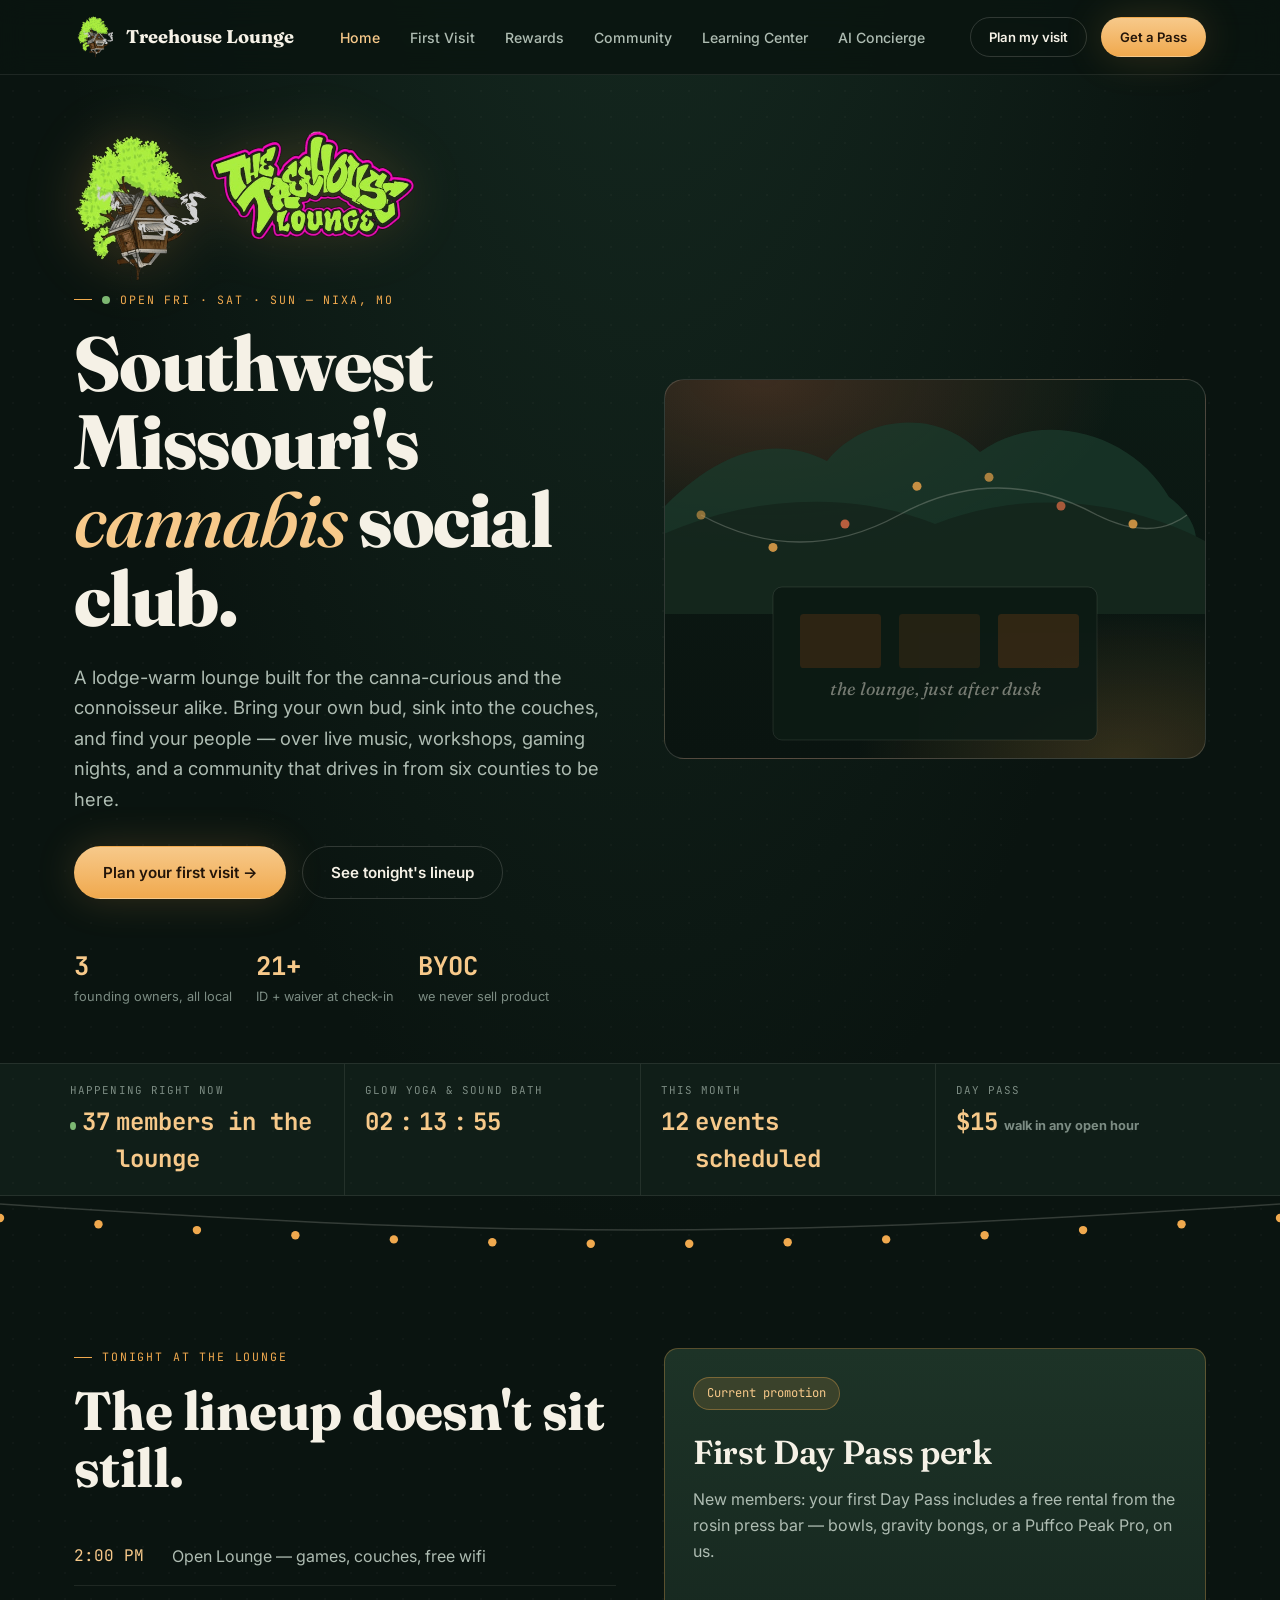
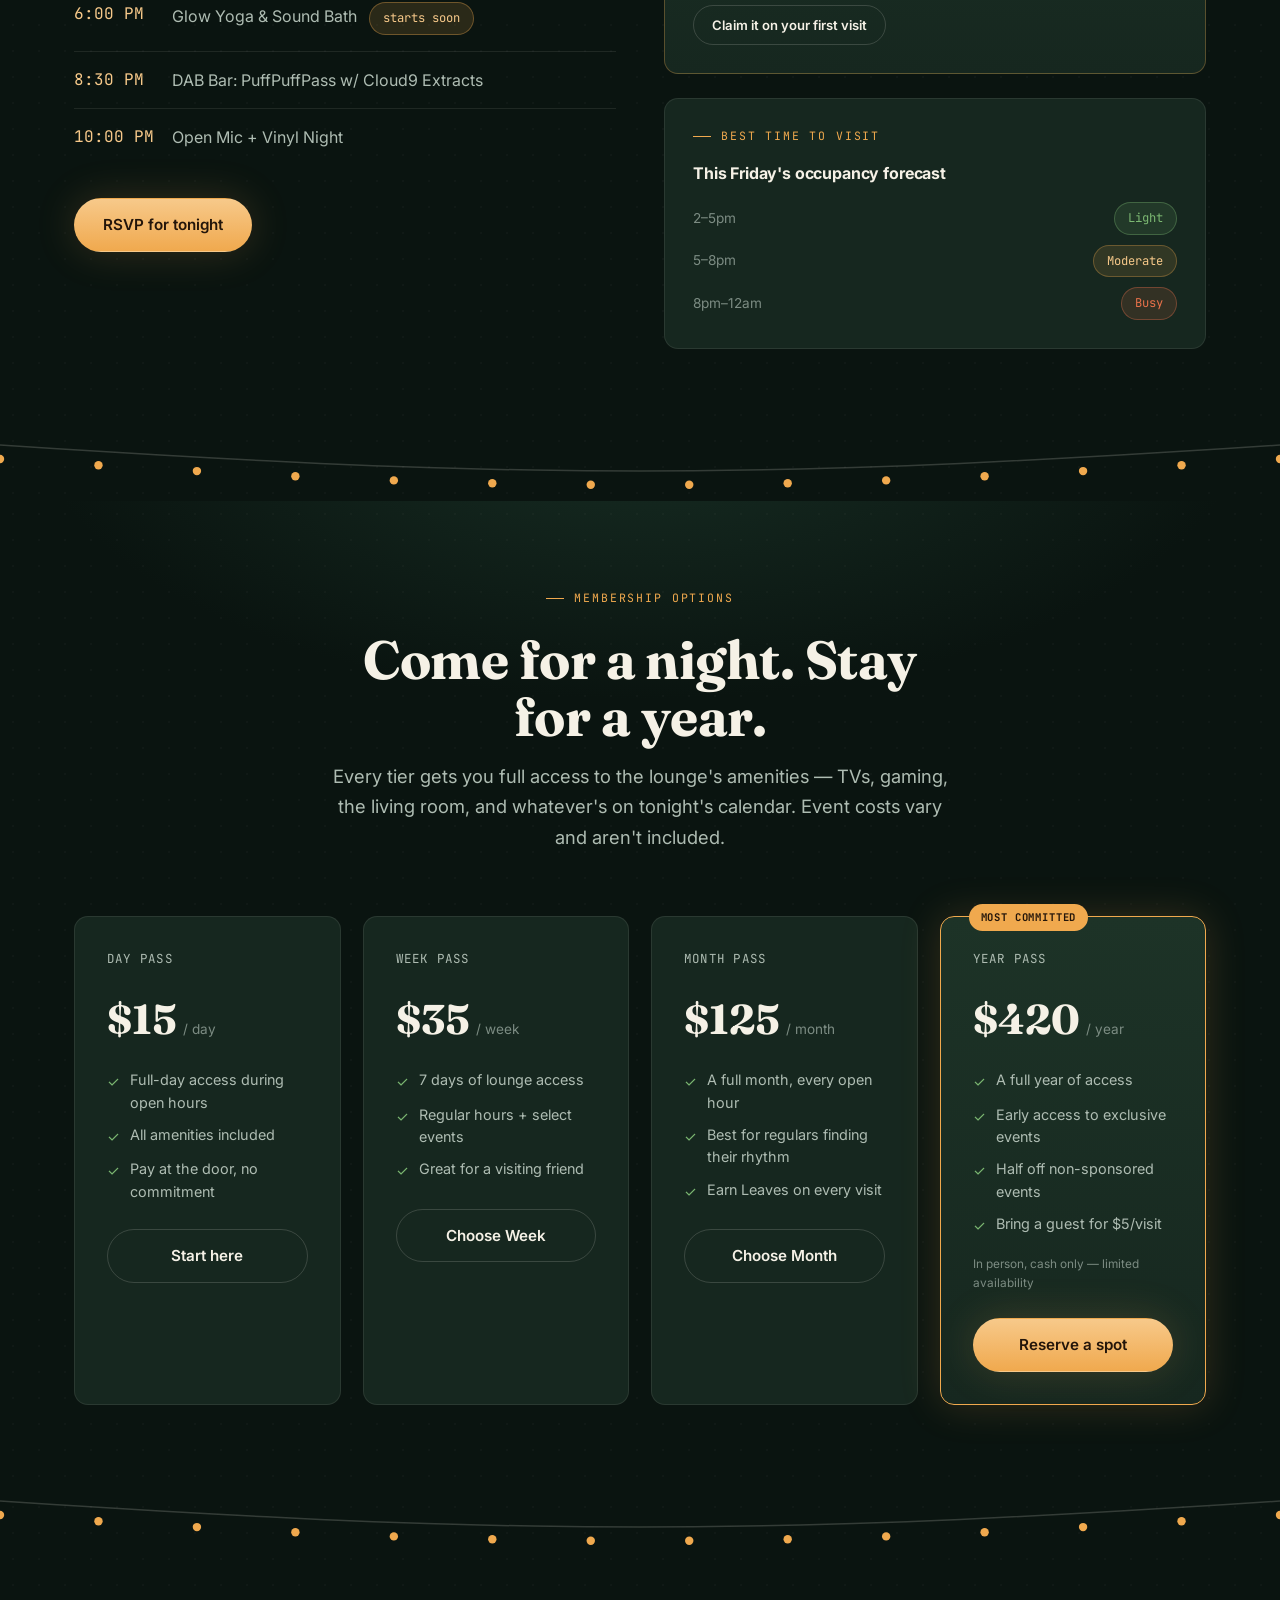
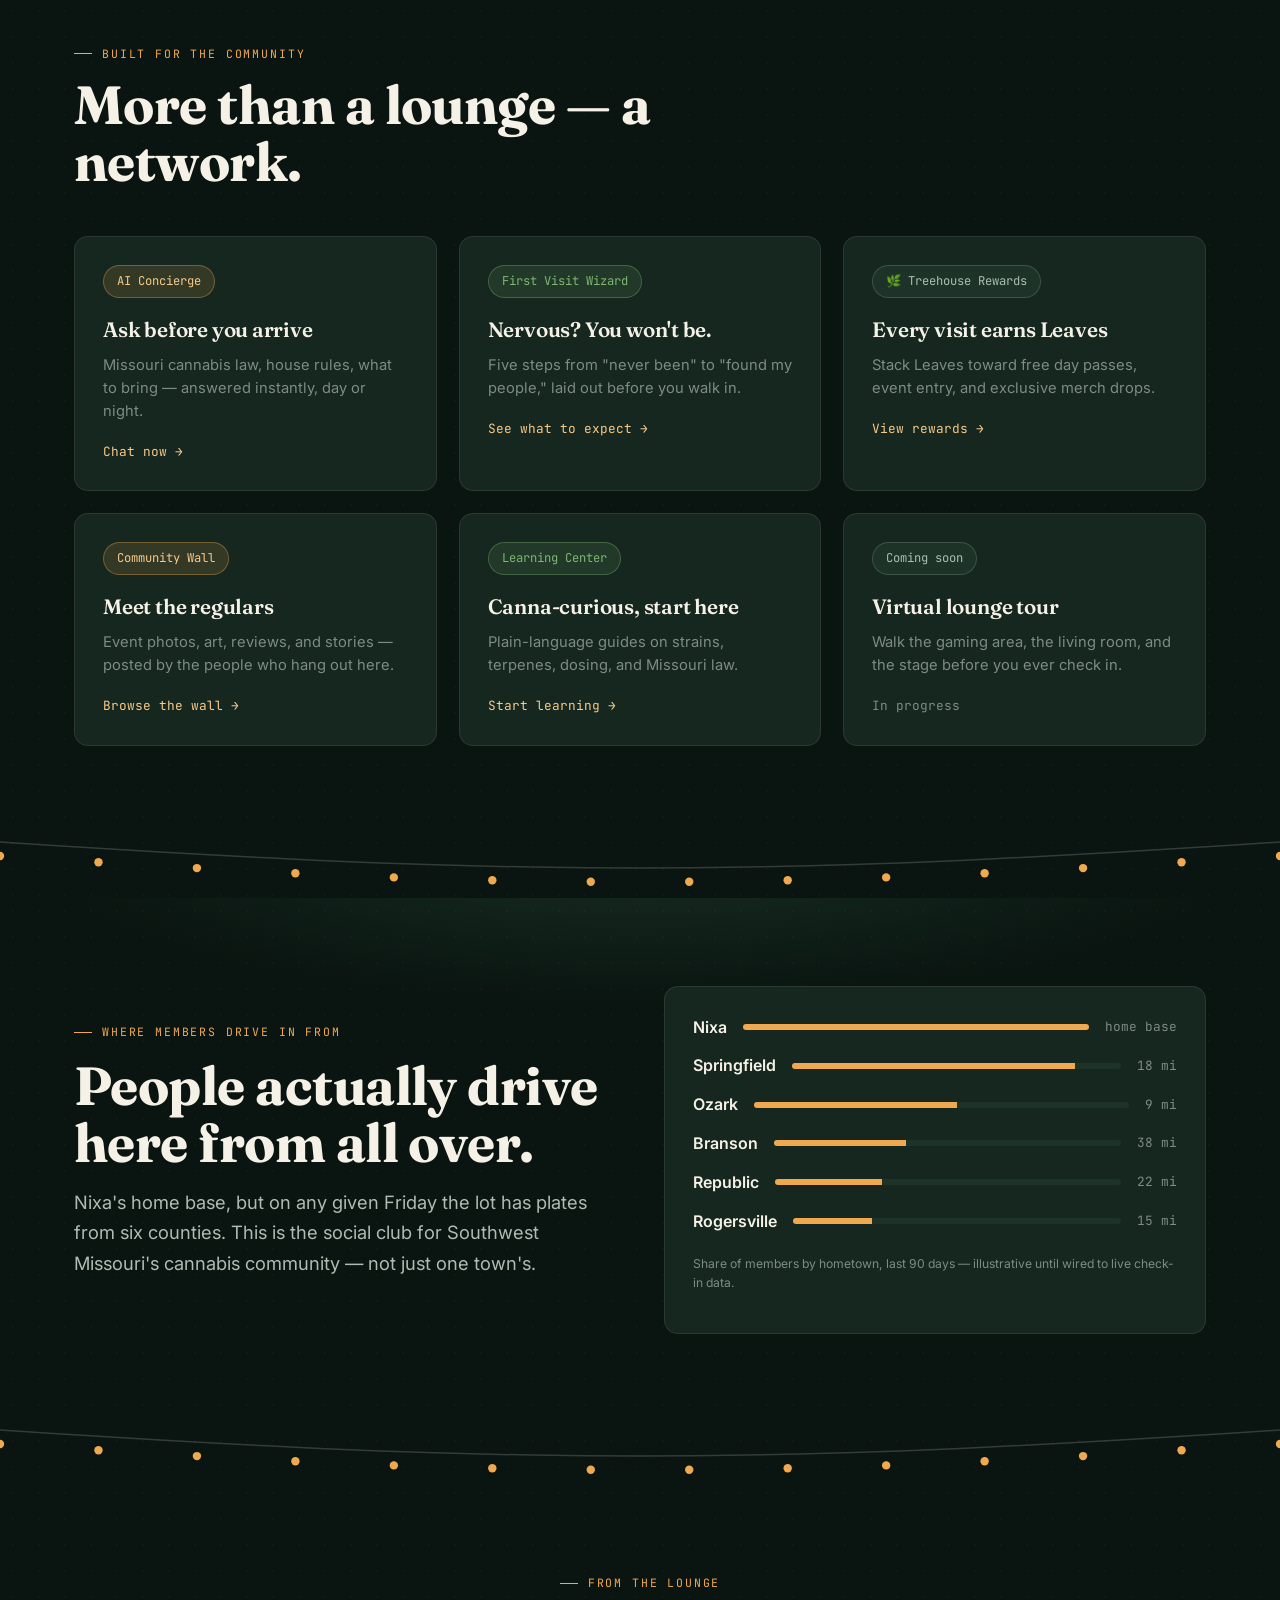
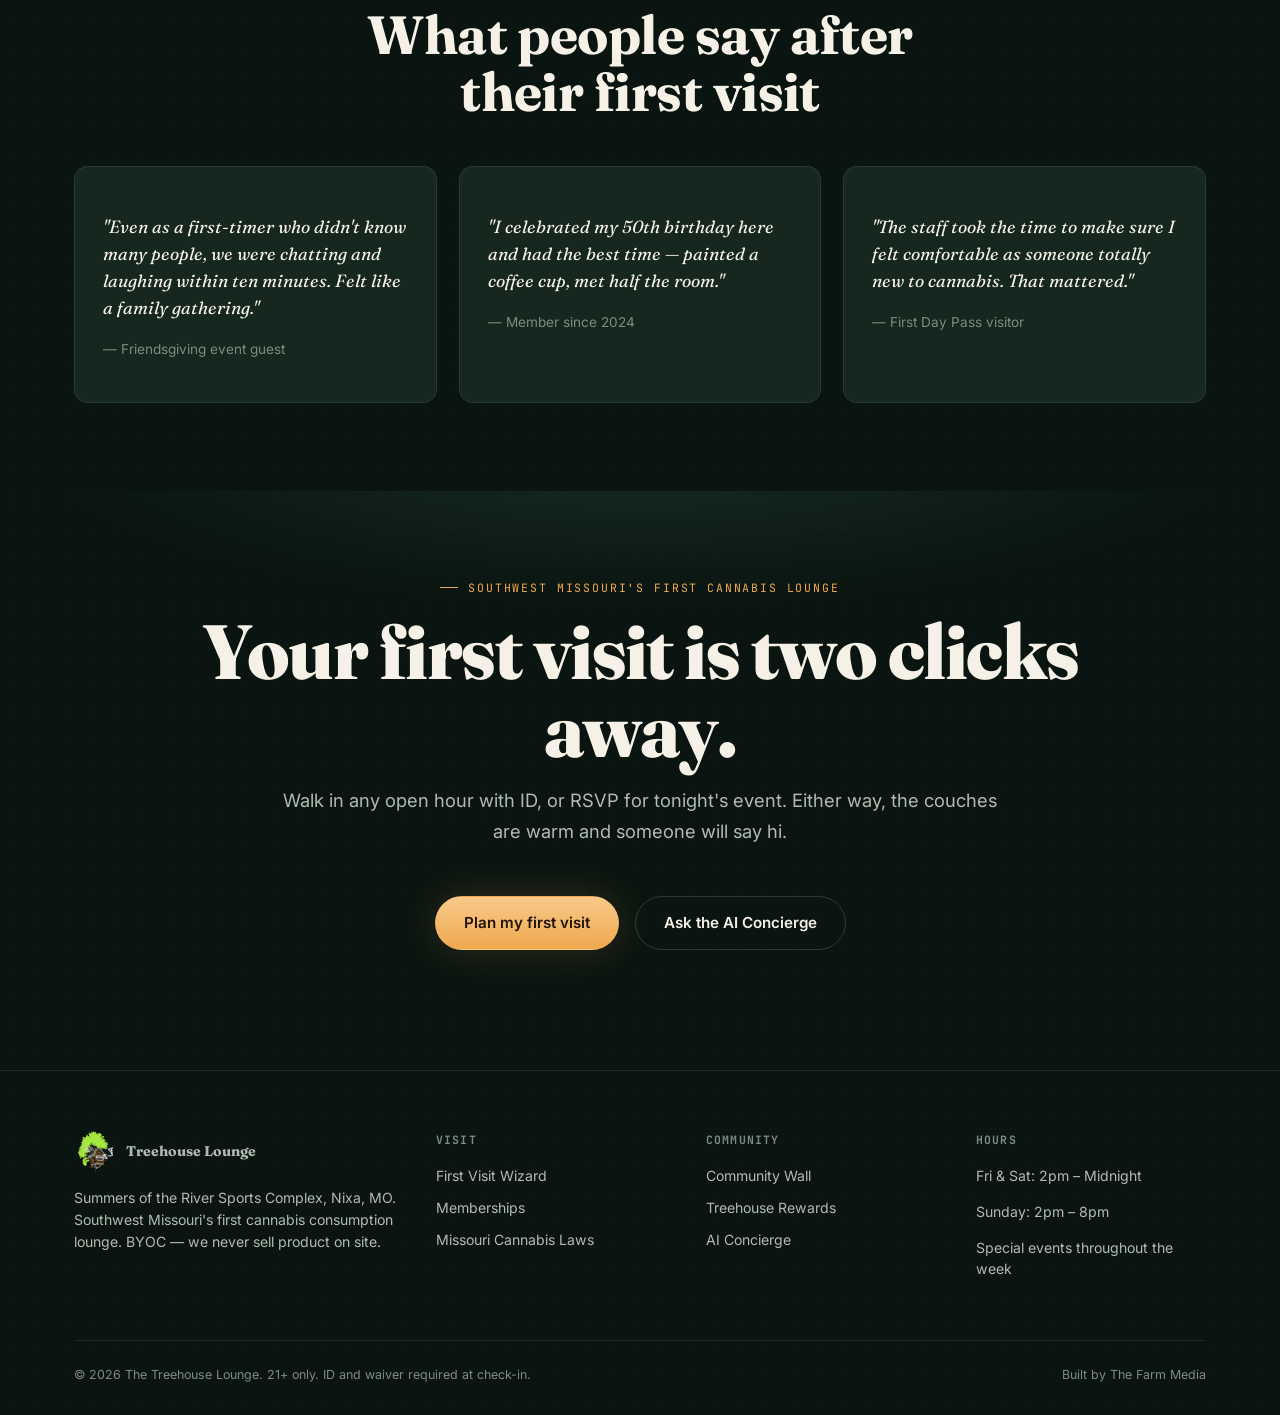
==== index.html @ f5240e6f "Add files via upload" ====
<!DOCTYPE html>
<html lang="en">
<head>
<meta charset="UTF-8">
<meta name="viewport" content="width=device-width, initial-scale=1.0">
<title>The Treehouse Lounge — Southwest Missouri's Cannabis Social Club | Nixa, MO</title>
<meta name="description" content="Southwest Missouri's first cannabis consumption lounge. BYOC, live music, workshops, gaming, and a real community — in Nixa, MO. Day passes from $15. See tonight's lineup and book your first visit.">
<link rel="canonical" href="https://treehousemo.com/">
<meta property="og:title" content="The Treehouse Lounge — Southwest Missouri's Cannabis Social Club">
<meta property="og:description" content="BYOC lounge, live events, and a real community in Nixa, MO. 21+. Day passes from $15.">
<meta property="og:image" content="https://treehousemo.com/logo-full.png">
<meta property="og:url" content="https://treehousemo.com/">
<meta property="og:type" content="website">
<meta name="twitter:card" content="summary_large_image">
<link rel="icon" type="image/png" href="favicon-32.png">
<link rel="apple-touch-icon" href="favicon-180.png">
<link rel="stylesheet" href="styles.css">
<script type="application/ld+json">
{
  "@context": "https://schema.org",
  "@type": "NightClub",
  "name": "The Treehouse Lounge",
  "description": "Southwest Missouri's first and only cannabis consumption lounge — BYOC, live events, workshops, gaming and community.",
  "address": {"@type":"PostalAddress","addressLocality":"Nixa","addressRegion":"MO","addressCountry":"US"},
  "openingHoursSpecification": [
    {"@type":"OpeningHoursSpecification","dayOfWeek":["Friday","Saturday"],"opens":"14:00","closes":"23:59"},
    {"@type":"OpeningHoursSpecification","dayOfWeek":"Sunday","opens":"14:00","closes":"20:00"}
  ]
}
</script>
</head>
<body class="canopy-bg">

<nav class="site-nav">
  <div class="wrap">
    <a href="index.html" class="brand"><span class="brand-mark"><img src="logo-icon.png" alt="The Treehouse Lounge"></span> Treehouse Lounge</a>
    <ul class="nav-links">
      <li><a href="index.html" class="active">Home</a></li>
      <li><a href="first-visit.html">First Visit</a></li>
      <li><a href="rewards.html">Rewards</a></li>
      <li><a href="community.html">Community</a></li>
      <li><a href="learning.html">Learning Center</a></li>
      <li><a href="concierge.html">AI Concierge</a></li>
    </ul>
    <div class="nav-cta">
      <a href="first-visit.html" class="btn btn-ghost btn-sm">Plan my visit</a>
      <a href="#memberships" class="btn btn-primary btn-sm">Get a Pass</a>
    </div>
    <button class="nav-toggle" aria-label="Menu" aria-expanded="false">☰</button>
  </div>
</nav>

<!-- ============ HERO ============ -->
<header class="section-tight">
  <div class="wrap">
    <div class="grid grid-2" style="align-items:center; gap:48px;">
      <div data-reveal>
        <img src="logo-full.png" alt="The Treehouse Lounge" style="max-width:340px; width:100%; height:auto; filter:drop-shadow(0 0 28px rgba(240,169,78,.22)); margin-bottom:8px;">
        <span class="eyebrow"><span class="pulse-dot"></span> Open Fri · Sat · Sun — Nixa, MO</span>
        <h1 class="display-1 mt-16">Southwest Missouri's<br><span class="italic-accent">cannabis</span> social club.</h1>
        <p class="lede mt-24">A lodge-warm lounge built for the canna-curious and the connoisseur alike. Bring your own bud, sink into the couches, and find your people — over live music, workshops, gaming nights, and a community that drives in from six counties to be here.</p>
        <div class="flex gap-16 mt-32" style="flex-wrap:wrap;">
          <a href="first-visit.html" class="btn btn-primary">Plan your first visit →</a>
          <a href="#tonight" class="btn btn-ghost">See tonight's lineup</a>
        </div>
        <div class="flex gap-24 mt-48" style="flex-wrap:wrap;">
          <div><div class="mono" style="font-size:1.6rem;color:var(--amber-soft);font-weight:700;">3</div><div class="muted" style="font-size:.8rem;">founding owners, all local</div></div>
          <div><div class="mono" style="font-size:1.6rem;color:var(--amber-soft);font-weight:700;">21+</div><div class="muted" style="font-size:.8rem;">ID + waiver at check-in</div></div>
          <div><div class="mono" style="font-size:1.6rem;color:var(--amber-soft);font-weight:700;">BYOC</div><div class="muted" style="font-size:.8rem;">we never sell product</div></div>
        </div>
      </div>

      <div class="scene fade-in" data-reveal>
        <svg class="silhouette" viewBox="0 0 600 460" xmlns="http://www.w3.org/2000/svg">
          <path d="M0,140 C60,80 120,60 180,90 C220,40 300,30 350,80 C420,30 520,60 560,130 C600,160 600,200 560,210 L0,210 Z" fill="#1c3a2c" opacity="0.85"/>
          <path d="M-20,180 C80,130 200,120 300,160 C400,120 520,130 620,190 L620,260 L-20,260 Z" fill="#16291f"/>
          <rect x="120" y="230" width="360" height="170" rx="10" fill="#0d1b15" stroke="rgba(244,241,232,.12)"/>
          <rect x="150" y="260" width="90" height="60" rx="4" fill="#3a2a16" opacity=".8"/>
          <rect x="260" y="260" width="90" height="60" rx="4" fill="#3a2a16" opacity=".6"/>
          <rect x="370" y="260" width="90" height="60" rx="4" fill="#3a2a16" opacity=".9"/>
          <path d="M40,150 Q150,210 260,150 Q370,90 480,150 Q540,180 580,150" fill="none" stroke="rgba(244,241,232,.25)" stroke-width="1.5"/>
          <g>
            <circle cx="40" cy="150" r="5" fill="#f0a94e"><animate attributeName="opacity" values="1;.4;1" dur="3.1s" repeatCount="indefinite"/></circle>
            <circle cx="120" cy="186" r="5" fill="#f0a94e"><animate attributeName="opacity" values=".5;1;.5" dur="2.6s" repeatCount="indefinite"/></circle>
            <circle cx="200" cy="160" r="5" fill="#e8714a"><animate attributeName="opacity" values="1;.5;1" dur="3.6s" repeatCount="indefinite"/></circle>
            <circle cx="280" cy="118" r="5" fill="#f0a94e"><animate attributeName="opacity" values=".4;1;.4" dur="2.9s" repeatCount="indefinite"/></circle>
            <circle cx="360" cy="108" r="5" fill="#f0a94e"><animate attributeName="opacity" values="1;.5;1" dur="3.3s" repeatCount="indefinite"/></circle>
            <circle cx="440" cy="140" r="5" fill="#e8714a"><animate attributeName="opacity" values=".5;1;.5" dur="2.4s" repeatCount="indefinite"/></circle>
            <circle cx="520" cy="160" r="5" fill="#f0a94e"><animate attributeName="opacity" values="1;.4;1" dur="3.8s" repeatCount="indefinite"/></circle>
          </g>
          <text x="300" y="350" text-anchor="middle" font-family="Fraunces, serif" font-size="20" fill="rgba(245,241,230,.5)" font-style="italic">the lounge, just after dusk</text>
        </svg>
      </div>
    </div>
  </div>
</header>

<!-- ============ RIGHT NOW TICKER ============ -->
<section class="ticker section-tight" style="padding:0;">
  <div class="wrap" style="padding:0;">
    <div class="ticker-item">
      <span class="ticker-label">Happening right now</span>
      <span class="ticker-value"><span class="pulse-dot"></span> <span data-live-members>37</span> members in the lounge</span>
    </div>
    <div class="ticker-item">
      <span class="ticker-label" data-next-event-name>Next: Glow Yoga</span>
      <span class="ticker-value" data-countdown>
        <span data-cd-h>02</span>:<span data-cd-m>14</span>:<span data-cd-s>03</span>
      </span>
    </div>
    <div class="ticker-item">
      <span class="ticker-label">This month</span>
      <span class="ticker-value"><span data-live-events>12</span> events scheduled</span>
    </div>
    <div class="ticker-item">
      <span class="ticker-label">Day pass</span>
      <span class="ticker-value">$15 <span class="per" style="font-family:var(--f-body);font-size:.8rem;color:var(--sage-dim);">walk in any open hour</span></span>
    </div>
  </div>
</section>

<div class="string-lights" aria-hidden="true"></div>

<!-- ============ TONIGHT'S SCHEDULE + PROMO ============ -->
<section id="tonight">
  <div class="wrap grid grid-2" style="gap:48px; align-items:start;">
    <div data-reveal>
      <span class="eyebrow">Tonight at the lounge</span>
      <h2 class="display-2 mt-16">The lineup doesn't sit still.</h2>
      <ul class="mt-32" style="display:flex; flex-direction:column; gap:0;">
        <li style="display:flex; gap:18px; padding:16px 0; border-bottom:1px solid var(--line);"><span class="mono" style="color:var(--amber-soft); min-width:80px;">2:00 PM</span><span style="color:var(--sage);">Open Lounge — games, couches, free wifi</span></li>
        <li style="display:flex; gap:18px; padding:16px 0; border-bottom:1px solid var(--line);"><span class="mono" style="color:var(--amber-soft); min-width:80px;">6:00 PM</span><span style="color:var(--sage);">Glow Yoga &amp; Sound Bath <span class="pill pill-amber" style="margin-left:8px;">starts soon</span></span></li>
        <li style="display:flex; gap:18px; padding:16px 0; border-bottom:1px solid var(--line);"><span class="mono" style="color:var(--amber-soft); min-width:80px;">8:30 PM</span><span style="color:var(--sage);">DAB Bar: PuffPuffPass w/ Cloud9 Extracts</span></li>
        <li style="display:flex; gap:18px; padding:16px 0;"><span class="mono" style="color:var(--amber-soft); min-width:80px;">10:00 PM</span><span style="color:var(--sage);">Open Mic + Vinyl Night</span></li>
      </ul>
      <a href="first-visit.html" class="btn btn-primary mt-32">RSVP for tonight</a>
    </div>

    <div data-reveal>
      <div class="card" style="background:linear-gradient(180deg,var(--surface-3),var(--surface-2)); border-color:rgba(240,169,78,.3);">
        <span class="pill pill-amber">Current promotion</span>
        <h3 class="display-3 mt-16">First Day Pass perk</h3>
        <p class="lede mt-8" style="font-size:1rem;">New members: your first Day Pass includes a free rental from the rosin press bar — bowls, gravity bongs, or a Puffco Peak Pro, on us.</p>
        <a href="first-visit.html" class="btn btn-ghost btn-sm mt-24">Claim it on your first visit</a>
      </div>

      <div class="card mt-24">
        <span class="eyebrow">Best time to visit</span>
        <h4 class="mt-16" style="font-family:var(--f-body); font-weight:700; font-size:1rem;">This Friday's occupancy forecast</h4>
        <div class="mt-16" style="display:flex; flex-direction:column; gap:10px;">
          <div class="flex justify-between items-center"><span class="muted" style="font-size:.85rem;">2–5pm</span><span class="pill pill-leaf">Light</span></div>
          <div class="flex justify-between items-center"><span class="muted" style="font-size:.85rem;">5–8pm</span><span class="pill" style="background:rgba(240,169,78,.12); border-color:rgba(240,169,78,.3); color:var(--amber-soft);">Moderate</span></div>
          <div class="flex justify-between items-center"><span class="muted" style="font-size:.85rem;">8pm–12am</span><span class="pill" style="background:rgba(232,113,74,.14); border-color:rgba(232,113,74,.35); color:var(--ember);">Busy</span></div>
        </div>
      </div>
    </div>
  </div>
</section>

<div class="string-lights" aria-hidden="true"></div>

<!-- ============ MEMBERSHIPS ============ -->
<section id="memberships" class="canopy-bg">
  <div class="wrap">
    <div class="section-head center-col" style="margin:0 auto 46px;">
      <span class="eyebrow">Membership options</span>
      <h2 class="display-2 mt-16">Come for a night. Stay for a year.</h2>
      <p class="lede mt-16">Every tier gets you full access to the lounge's amenities — TVs, gaming, the living room, and whatever's on tonight's calendar. Event costs vary and aren't included.</p>
    </div>

    <div class="grid grid-4">
      <div class="tier-card">
        <span class="tier-name">Day Pass</span>
        <div class="tier-price"><span class="amt">$15</span><span class="per">/ day</span></div>
        <ul class="tier-list">
          <li><span class="check">✓</span> Full-day access during open hours</li>
          <li><span class="check">✓</span> All amenities included</li>
          <li><span class="check">✓</span> Pay at the door, no commitment</li>
        </ul>
        <a href="first-visit.html" class="btn btn-ghost btn-block mt-8">Start here</a>
      </div>

      <div class="tier-card">
        <span class="tier-name">Week Pass</span>
        <div class="tier-price"><span class="amt">$35</span><span class="per">/ week</span></div>
        <ul class="tier-list">
          <li><span class="check">✓</span> 7 days of lounge access</li>
          <li><span class="check">✓</span> Regular hours + select events</li>
          <li><span class="check">✓</span> Great for a visiting friend</li>
        </ul>
        <a href="first-visit.html" class="btn btn-ghost btn-block mt-8">Choose Week</a>
      </div>

      <div class="tier-card">
        <span class="tier-name">Month Pass</span>
        <div class="tier-price"><span class="amt">$125</span><span class="per">/ month</span></div>
        <ul class="tier-list">
          <li><span class="check">✓</span> A full month, every open hour</li>
          <li><span class="check">✓</span> Best for regulars finding their rhythm</li>
          <li><span class="check">✓</span> Earn Leaves on every visit</li>
        </ul>
        <a href="first-visit.html" class="btn btn-ghost btn-block mt-8">Choose Month</a>
      </div>

      <div class="tier-card featured">
        <span class="tier-badge">Most committed</span>
        <span class="tier-name">Year Pass</span>
        <div class="tier-price"><span class="amt">$420</span><span class="per">/ year</span></div>
        <ul class="tier-list">
          <li><span class="check">✓</span> A full year of access</li>
          <li><span class="check">✓</span> Early access to exclusive events</li>
          <li><span class="check">✓</span> Half off non-sponsored events</li>
          <li><span class="check">✓</span> Bring a guest for $5/visit</li>
        </ul>
        <span class="muted" style="font-size:.74rem;">In person, cash only — limited availability</span>
        <a href="first-visit.html" class="btn btn-primary btn-block mt-8">Reserve a spot</a>
      </div>
    </div>
  </div>
</section>

<div class="string-lights" aria-hidden="true"></div>

<!-- ============ THE FIVE THINGS ============ -->
<section>
  <div class="wrap">
    <div class="section-head">
      <span class="eyebrow">Built for the community</span>
      <h2 class="display-2 mt-16">More than a lounge — a network.</h2>
    </div>

    <div class="grid grid-3">
      <a href="concierge.html" class="card" data-reveal>
        <span class="pill pill-amber">AI Concierge</span>
        <h3 class="display-3 mt-16" style="font-size:1.3rem;">Ask before you arrive</h3>
        <p class="muted mt-8" style="font-size:.92rem;">Missouri cannabis law, house rules, what to bring — answered instantly, day or night.</p>
        <span class="mono mt-16" style="font-size:.8rem; color:var(--amber-soft);">Chat now →</span>
      </a>
      <a href="first-visit.html" class="card" data-reveal>
        <span class="pill pill-leaf">First Visit Wizard</span>
        <h3 class="display-3 mt-16" style="font-size:1.3rem;">Nervous? You won't be.</h3>
        <p class="muted mt-8" style="font-size:.92rem;">Five steps from "never been" to "found my people," laid out before you walk in.</p>
        <span class="mono mt-16" style="font-size:.8rem; color:var(--amber-soft);">See what to expect →</span>
      </a>
      <a href="rewards.html" class="card" data-reveal>
        <span class="pill">🌿 Treehouse Rewards</span>
        <h3 class="display-3 mt-16" style="font-size:1.3rem;">Every visit earns Leaves</h3>
        <p class="muted mt-8" style="font-size:.92rem;">Stack Leaves toward free day passes, event entry, and exclusive merch drops.</p>
        <span class="mono mt-16" style="font-size:.8rem; color:var(--amber-soft);">View rewards →</span>
      </a>
      <a href="community.html" class="card" data-reveal>
        <span class="pill pill-amber">Community Wall</span>
        <h3 class="display-3 mt-16" style="font-size:1.3rem;">Meet the regulars</h3>
        <p class="muted mt-8" style="font-size:.92rem;">Event photos, art, reviews, and stories — posted by the people who hang out here.</p>
        <span class="mono mt-16" style="font-size:.8rem; color:var(--amber-soft);">Browse the wall →</span>
      </a>
      <a href="learning.html" class="card" data-reveal>
        <span class="pill pill-leaf">Learning Center</span>
        <h3 class="display-3 mt-16" style="font-size:1.3rem;">Canna-curious, start here</h3>
        <p class="muted mt-8" style="font-size:.92rem;">Plain-language guides on strains, terpenes, dosing, and Missouri law.</p>
        <span class="mono mt-16" style="font-size:.8rem; color:var(--amber-soft);">Start learning →</span>
      </a>
      <div class="card" data-reveal>
        <span class="pill">Coming soon</span>
        <h3 class="display-3 mt-16" style="font-size:1.3rem;">Virtual lounge tour</h3>
        <p class="muted mt-8" style="font-size:.92rem;">Walk the gaming area, the living room, and the stage before you ever check in.</p>
        <span class="mono mt-16" style="font-size:.8rem; color:var(--sage-dim);">In progress</span>
      </div>
    </div>
  </div>
</section>

<div class="string-lights" aria-hidden="true"></div>

<!-- ============ COMMUNITY MAP ============ -->
<section class="canopy-bg">
  <div class="wrap grid grid-2" style="gap:48px; align-items:center;">
    <div data-reveal>
      <span class="eyebrow">Where members drive in from</span>
      <h2 class="display-2 mt-16">People actually drive here from all over.</h2>
      <p class="lede mt-16">Nixa's home base, but on any given Friday the lot has plates from six counties. This is the social club for Southwest Missouri's cannabis community — not just one town's.</p>
    </div>
    <div data-reveal>
      <div class="card" style="display:flex; flex-direction:column; gap:14px;">
        <div class="flex justify-between items-center"><span style="font-weight:600;">Nixa</span><div style="flex:1; margin:0 16px; height:6px; background:var(--surface-3); border-radius:99px; overflow:hidden;"><div style="width:100%; height:100%; background:var(--amber);"></div></div><span class="mono muted" style="font-size:.8rem;">home base</span></div>
        <div class="flex justify-between items-center"><span style="font-weight:600;">Springfield</span><div style="flex:1; margin:0 16px; height:6px; background:var(--surface-3); border-radius:99px; overflow:hidden;"><div style="width:86%; height:100%; background:var(--amber);"></div></div><span class="mono muted" style="font-size:.8rem;">18 mi</span></div>
        <div class="flex justify-between items-center"><span style="font-weight:600;">Ozark</span><div style="flex:1; margin:0 16px; height:6px; background:var(--surface-3); border-radius:99px; overflow:hidden;"><div style="width:54%; height:100%; background:var(--amber);"></div></div><span class="mono muted" style="font-size:.8rem;">9 mi</span></div>
        <div class="flex justify-between items-center"><span style="font-weight:600;">Branson</span><div style="flex:1; margin:0 16px; height:6px; background:var(--surface-3); border-radius:99px; overflow:hidden;"><div style="width:38%; height:100%; background:var(--amber);"></div></div><span class="mono muted" style="font-size:.8rem;">38 mi</span></div>
        <div class="flex justify-between items-center"><span style="font-weight:600;">Republic</span><div style="flex:1; margin:0 16px; height:6px; background:var(--surface-3); border-radius:99px; overflow:hidden;"><div style="width:31%; height:100%; background:var(--amber);"></div></div><span class="mono muted" style="font-size:.8rem;">22 mi</span></div>
        <div class="flex justify-between items-center"><span style="font-weight:600;">Rogersville</span><div style="flex:1; margin:0 16px; height:6px; background:var(--surface-3); border-radius:99px; overflow:hidden;"><div style="width:24%; height:100%; background:var(--amber);"></div></div><span class="mono muted" style="font-size:.8rem;">15 mi</span></div>
        <p class="muted mt-8" style="font-size:.76rem;">Share of members by hometown, last 90 days — illustrative until wired to live check-in data.</p>
      </div>
    </div>
  </div>
</section>

<div class="string-lights" aria-hidden="true"></div>

<!-- ============ SOCIAL PROOF ============ -->
<section>
  <div class="wrap">
    <div class="section-head text-center" style="margin:0 auto 46px;">
      <span class="eyebrow" style="justify-content:center;">From the lounge</span>
      <h2 class="display-2 mt-16">What people say after their first visit</h2>
    </div>
    <div class="grid grid-3">
      <div class="card" data-reveal>
        <p style="font-style:italic; color:var(--pale); font-family:var(--f-display); font-size:1.1rem;">"Even as a first-timer who didn't know many people, we were chatting and laughing within ten minutes. Felt like a family gathering."</p>
        <p class="muted mt-16" style="font-size:.85rem;">— Friendsgiving event guest</p>
      </div>
      <div class="card" data-reveal>
        <p style="font-style:italic; color:var(--pale); font-family:var(--f-display); font-size:1.1rem;">"I celebrated my 50th birthday here and had the best time — painted a coffee cup, met half the room."</p>
        <p class="muted mt-16" style="font-size:.85rem;">— Member since 2024</p>
      </div>
      <div class="card" data-reveal>
        <p style="font-style:italic; color:var(--pale); font-family:var(--f-display); font-size:1.1rem;">"The staff took the time to make sure I felt comfortable as someone totally new to cannabis. That mattered."</p>
        <p class="muted mt-16" style="font-size:.85rem;">— First Day Pass visitor</p>
      </div>
    </div>
  </div>
</section>

<!-- ============ FINAL CTA ============ -->
<section class="canopy-bg" style="padding-bottom:120px;">
  <div class="wrap center-col">
    <span class="eyebrow" style="justify-content:center;">Southwest Missouri's first cannabis lounge</span>
    <h2 class="display-1 mt-16" style="max-width:18ch;">Your first visit is two clicks away.</h2>
    <p class="lede mt-16">Walk in any open hour with ID, or RSVP for tonight's event. Either way, the couches are warm and someone will say hi.</p>
    <div class="flex gap-16 mt-32" style="flex-wrap:wrap; justify-content:center;">
      <a href="first-visit.html" class="btn btn-primary">Plan my first visit</a>
      <a href="concierge.html" class="btn btn-ghost">Ask the AI Concierge</a>
    </div>
  </div>
</section>

<footer>
  <div class="wrap">
    <div class="footer-grid">
      <div>
        <a href="index.html" class="brand" style="margin-bottom:14px; display:flex;"><span class="brand-mark"><img src="logo-icon.png" alt="The Treehouse Lounge"></span> Treehouse Lounge</a>
        <p>Summers of the River Sports Complex, Nixa, MO. Southwest Missouri's first cannabis consumption lounge. BYOC — we never sell product on site.</p>
      </div>
      <div>
        <h4>Visit</h4>
        <a href="first-visit.html">First Visit Wizard</a>
        <a href="index.html#memberships">Memberships</a>
        <a href="learning.html">Missouri Cannabis Laws</a>
      </div>
      <div>
        <h4>Community</h4>
        <a href="community.html">Community Wall</a>
        <a href="rewards.html">Treehouse Rewards</a>
        <a href="concierge.html">AI Concierge</a>
      </div>
      <div>
        <h4>Hours</h4>
        <p>Fri &amp; Sat: 2pm – Midnight</p>
        <p>Sunday: 2pm – 8pm</p>
        <p>Special events throughout the week</p>
      </div>
    </div>
    <div class="footer-bottom">
      <span>© <span data-year></span> The Treehouse Lounge. 21+ only. ID and waiver required at check-in.</span>
      <span>Built by The Farm Media</span>
    </div>
  </div>
</footer>

<div class="sticky-cta">
  <span class="meta">Next: <b data-next-event-name>Glow Yoga</b></span>
  <a href="first-visit.html" class="btn btn-primary btn-sm">RSVP</a>
</div>

<script src="main.js"></script>
</body>
</html>
---- styles.css ----
/* ============================================================
   THE TREEHOUSE LOUNGE — design system
   Concept: dusk in a forest canopy, string lights strung between
   branches, wood-warm lodge interior glowing against deep pine dark.
   ============================================================ */

@import url('https://fonts.googleapis.com/css2?family=Fraunces:ital,opsz,wght@0,9..144,400;0,9..144,500;0,9..144,600;0,9..144,700;0,9..144,800;0,9..144,900;1,9..144,500;1,9..144,600&family=Inter:wght@400;500;600;700;800&family=JetBrains+Mono:wght@400;500;600;700&display=swap');

:root{
  /* color */
  --void:#0a1410;
  --surface:#101e18;
  --surface-2:#16271f;
  --surface-3:#1d3327;
  --pine:#234435;
  --line:rgba(244,241,232,.09);
  --line-strong:rgba(244,241,232,.16);
  --amber:#f0a94e;
  --amber-soft:#f7c98a;
  --amber-dim:rgba(240,169,78,.14);
  --ember:#e8714a;
  --leaf:#7cb872;
  --sage:#aebcb2;
  --sage-dim:#7c8c83;
  --pale:#f5f1e6;

  /* type */
  --f-display:'Fraunces', serif;
  --f-body:'Inter', sans-serif;
  --f-mono:'JetBrains Mono', monospace;

  --radius:14px;
  --radius-sm:8px;
  --shadow-glow:0 0 40px rgba(240,169,78,.18);
}

*{box-sizing:border-box;}
html{scroll-behavior:smooth;}
body{
  margin:0;
  background:var(--void);
  color:var(--pale);
  font-family:var(--f-body);
  line-height:1.55;
  -webkit-font-smoothing:antialiased;
}
img{max-width:100%;display:block;}
a{color:inherit;text-decoration:none;}
ul{list-style:none;margin:0;padding:0;}
button{font-family:inherit;cursor:pointer;}

@media (prefers-reduced-motion: reduce){
  *{animation-duration:.001ms !important; animation-iteration-count:1 !important; transition-duration:.001ms !important; scroll-behavior:auto !important;}
}

/* background texture: a faint scatter of leaf-shaped dots, like dappled
   canopy light, used behind hero/dark sections */
.canopy-bg{
  position:relative;
  background:
    radial-gradient(ellipse 80% 50% at 50% -10%, rgba(35,68,53,.55), transparent 60%),
    var(--void);
}
.canopy-bg::before{
  content:"";
  position:absolute; inset:0;
  background-image:
    radial-gradient(rgba(244,241,232,.05) 1px, transparent 1px);
  background-size:26px 26px;
  opacity:.5;
  pointer-events:none;
}

.wrap{max-width:1180px; margin:0 auto; padding:0 24px;}

/* ---------- type ---------- */
h1,h2,h3,h4{font-family:var(--f-display); color:var(--pale); margin:0; font-weight:700; letter-spacing:-.01em;}
.display-1{font-size:clamp(2.6rem,6vw,5rem); font-weight:800; line-height:1.02; letter-spacing:-.02em;}
.display-2{font-size:clamp(2rem,4.2vw,3.4rem); font-weight:700; line-height:1.06;}
.display-3{font-size:clamp(1.5rem,2.6vw,2.1rem); font-weight:600;}
.eyebrow{
  font-family:var(--f-mono); text-transform:uppercase; letter-spacing:.16em;
  font-size:.72rem; color:var(--amber); display:flex; align-items:center; gap:10px;
}
.eyebrow::before{content:""; width:18px; height:1px; background:var(--amber);}
.lede{font-size:1.15rem; color:var(--sage); max-width:60ch; line-height:1.65;}
.mono{font-family:var(--f-mono);}
.italic-accent{font-style:italic; color:var(--amber-soft); font-weight:500;}

/* ---------- buttons ---------- */
.btn{
  display:inline-flex; align-items:center; justify-content:center; gap:8px;
  padding:14px 28px; border-radius:999px; font-weight:600; font-size:.95rem;
  border:1px solid transparent; transition:transform .2s ease, box-shadow .2s ease, background .2s ease, border-color .2s ease;
  white-space:nowrap;
}
.btn-primary{ background:linear-gradient(180deg,var(--amber-soft),var(--amber)); color:#23150a; box-shadow:var(--shadow-glow);}
.btn-primary:hover{transform:translateY(-2px); box-shadow:0 0 50px rgba(240,169,78,.3);}
.btn-ghost{background:transparent; color:var(--pale); border-color:var(--line-strong);}
.btn-ghost:hover{border-color:var(--amber); color:var(--amber-soft);}
.btn-sm{padding:9px 18px; font-size:.82rem;}
.btn-block{width:100%;}

/* ---------- nav ---------- */
.site-nav{
  position:sticky; top:0; z-index:50;
  background:rgba(10,20,16,.85); backdrop-filter:blur(14px);
  border-bottom:1px solid var(--line);
}
.site-nav .wrap{display:flex; align-items:center; justify-content:space-between; height:74px;}
.brand{display:flex; align-items:center; gap:10px; font-family:var(--f-display); font-weight:700; font-size:1.15rem; color:var(--pale);}
.brand-mark{
  width:42px; height:42px;
  display:flex; align-items:center; justify-content:center;
  flex-shrink:0;
}
.brand-mark img{width:100%; height:100%; object-fit:contain; display:block;}
.nav-links{display:flex; align-items:center; gap:30px;}
.nav-links a{font-size:.88rem; color:var(--sage); font-weight:500; transition:color .2s;}
.nav-links a:hover, .nav-links a.active{color:var(--amber-soft);}
.nav-cta{display:flex; align-items:center; gap:14px;}
.nav-toggle{display:none; background:none; border:1px solid var(--line-strong); color:var(--pale); width:42px; height:42px; border-radius:8px; align-items:center; justify-content:center;}

@media (max-width:880px){
  .nav-links{position:fixed; inset:74px 0 0 0; background:var(--void); flex-direction:column; padding:30px 24px; gap:0; transform:translateY(-110%); transition:transform .3s ease; border-top:1px solid var(--line);}
  .nav-links.open{transform:translateY(0);}
  .nav-links a{width:100%; padding:16px 0; border-bottom:1px solid var(--line); font-size:1rem;}
  .nav-toggle{display:flex;}
  .nav-cta .btn-ghost{display:none;}
}

/* ---------- string lights divider (signature element) ---------- */
.string-lights{
  position:relative; height:64px; overflow:hidden;
}
.string-lights svg{width:100%; height:100%; display:block;}
.bulb{ animation:flicker 3.4s ease-in-out infinite; transform-origin:center; }
.bulb:nth-child(odd){animation-delay:.6s;}
.bulb:nth-child(3n){animation-delay:1.3s;}
.bulb:nth-child(5n){animation-delay:2s;}
@keyframes flicker{
  0%,100%{opacity:1; filter:drop-shadow(0 0 6px rgba(240,169,78,.9));}
  50%{opacity:.55; filter:drop-shadow(0 0 2px rgba(240,169,78,.5));}
}

/* ---------- live ticker strip ---------- */
.ticker{
  border-top:1px solid var(--line); border-bottom:1px solid var(--line);
  background:var(--surface);
}
.ticker .wrap{display:flex; flex-wrap:wrap; gap:0;}
.ticker-item{
  flex:1; min-width:150px; padding:18px 20px; border-right:1px solid var(--line);
  display:flex; flex-direction:column; gap:4px;
}
.ticker-item:last-child{border-right:none;}
.ticker-label{font-family:var(--f-mono); font-size:.68rem; text-transform:uppercase; letter-spacing:.1em; color:var(--sage-dim);}
.ticker-value{font-family:var(--f-mono); font-size:1.5rem; font-weight:700; color:var(--amber-soft); display:flex; align-items:baseline; gap:6px;}
.pulse-dot{width:8px; height:8px; border-radius:50%; background:var(--leaf); box-shadow:0 0 0 0 rgba(124,184,114,.6); animation:pulse 2s infinite;}
@keyframes pulse{0%{box-shadow:0 0 0 0 rgba(124,184,114,.55);}70%{box-shadow:0 0 0 10px rgba(124,184,114,0);}100%{box-shadow:0 0 0 0 rgba(124,184,114,0);}}

/* ---------- section scaffolding ---------- */
section{padding:88px 0;}
.section-tight{padding:56px 0;}
.section-head{max-width:640px; margin-bottom:46px;}
.section-head .eyebrow{margin-bottom:14px;}
.section-head h2{margin-top:10px;}

/* ---------- cards ---------- */
.card{
  background:var(--surface-2); border:1px solid var(--line); border-radius:var(--radius);
  padding:28px; transition:border-color .25s ease, transform .25s ease;
}
.card:hover{border-color:var(--line-strong); transform:translateY(-3px);}

.grid{display:grid; gap:22px;}
.grid-2{grid-template-columns:repeat(2,1fr);}
.grid-3{grid-template-columns:repeat(3,1fr);}
.grid-4{grid-template-columns:repeat(4,1fr);}
.grid-5{grid-template-columns:repeat(5,1fr);}
@media (max-width:980px){.grid-3,.grid-4,.grid-5{grid-template-columns:repeat(2,1fr);}}
@media (max-width:620px){.grid-2,.grid-3,.grid-4,.grid-5{grid-template-columns:1fr;}}

/* ---------- membership cards ---------- */
.tier-card{
  background:var(--surface-2); border:1px solid var(--line); border-radius:var(--radius);
  padding:32px; display:flex; flex-direction:column; gap:18px; position:relative;
}
.tier-card.featured{border-color:var(--amber); box-shadow:var(--shadow-glow); background:linear-gradient(180deg,var(--surface-3),var(--surface-2));}
.tier-badge{position:absolute; top:-13px; left:28px; background:var(--amber); color:#23150a; font-family:var(--f-mono); font-size:.66rem; font-weight:700; letter-spacing:.08em; text-transform:uppercase; padding:5px 12px; border-radius:999px;}
.tier-name{font-family:var(--f-mono); text-transform:uppercase; letter-spacing:.1em; font-size:.78rem; color:var(--sage);}
.tier-price{display:flex; align-items:baseline; gap:6px;}
.tier-price .amt{font-family:var(--f-display); font-size:2.6rem; font-weight:700; color:var(--pale);}
.tier-price .per{color:var(--sage-dim); font-size:.85rem;}
.tier-list{display:flex; flex-direction:column; gap:10px; font-size:.9rem; color:var(--sage);}
.tier-list li{display:flex; gap:10px; align-items:flex-start;}
.check{color:var(--leaf); flex-shrink:0; margin-top:2px;}

/* ---------- countdown ---------- */
.countdown{display:flex; gap:14px;}
.countdown .unit{text-align:center;}
.countdown .num{font-family:var(--f-mono); font-size:1.9rem; font-weight:700; color:var(--amber-soft); background:var(--surface-3); border:1px solid var(--line-strong); border-radius:var(--radius-sm); padding:10px 14px; min-width:62px;}
.countdown .lbl{font-family:var(--f-mono); font-size:.62rem; text-transform:uppercase; letter-spacing:.1em; color:var(--sage-dim); margin-top:6px; display:block;}

/* ---------- badges / pills ---------- */
.pill{display:inline-flex; align-items:center; gap:6px; padding:6px 13px; border-radius:999px; background:var(--surface-3); border:1px solid var(--line-strong); font-size:.76rem; color:var(--sage); font-family:var(--f-mono);}
.pill-amber{background:var(--amber-dim); border-color:rgba(240,169,78,.35); color:var(--amber-soft);}
.pill-leaf{background:rgba(124,184,114,.12); border-color:rgba(124,184,114,.35); color:var(--leaf);}

/* ---------- footer ---------- */
footer{border-top:1px solid var(--line); background:var(--void); padding:60px 0 30px;}
.footer-grid{display:grid; grid-template-columns:1.4fr 1fr 1fr 1fr; gap:40px; margin-bottom:50px;}
.footer-grid h4{font-family:var(--f-mono); text-transform:uppercase; font-size:.72rem; letter-spacing:.1em; color:var(--sage-dim); margin-bottom:16px;}
.footer-grid a, .footer-grid p{color:var(--sage); font-size:.88rem; display:block; margin-bottom:10px;}
.footer-grid a:hover{color:var(--amber-soft);}
.footer-bottom{display:flex; justify-content:space-between; align-items:center; padding-top:24px; border-top:1px solid var(--line); font-size:.78rem; color:var(--sage-dim); flex-wrap:wrap; gap:12px;}
@media (max-width:780px){.footer-grid{grid-template-columns:1fr 1fr;}}

/* ---------- sticky bottom CTA bar (mobile) ---------- */
.sticky-cta{
  position:fixed; left:0; right:0; bottom:0; z-index:60;
  background:rgba(16,30,24,.96); backdrop-filter:blur(10px);
  border-top:1px solid var(--line-strong);
  padding:12px 16px; display:none; align-items:center; justify-content:space-between; gap:12px;
}
@media (max-width:780px){.sticky-cta{display:flex;}}
.sticky-cta .meta{font-size:.78rem; color:var(--sage);}
.sticky-cta .meta b{color:var(--amber-soft); font-family:var(--f-mono);}

/* ---------- hero photo block (CSS-rendered scene, no stock imagery) ---------- */
.scene{
  position:relative; border-radius:20px; overflow:hidden; border:1px solid var(--line-strong);
  background:
    radial-gradient(120% 90% at 18% 0%, rgba(232,113,74,.22), transparent 55%),
    radial-gradient(90% 70% at 85% 100%, rgba(240,169,78,.18), transparent 55%),
    linear-gradient(180deg,#0c1a14 0%, #0a1410 100%);
  min-height:380px;
}
.scene .silhouette{position:absolute; inset:0; opacity:.9;}

/* utility */
.flex{display:flex;}
.items-center{align-items:center;}
.justify-between{justify-content:space-between;}
.gap-8{gap:8px;} .gap-12{gap:12px;} .gap-16{gap:16px;} .gap-24{gap:24px;}
.mt-8{margin-top:8px;} .mt-16{margin-top:16px;} .mt-24{margin-top:24px;} .mt-32{margin-top:32px;} .mt-48{margin-top:48px;}
.text-center{text-align:center;}
.center-col{display:flex; flex-direction:column; align-items:center; text-align:center;}
.muted{color:var(--sage-dim);}
.fade-in{animation:fadeIn .7s ease both;}
@keyframes fadeIn{from{opacity:0; transform:translateY(14px);} to{opacity:1; transform:translateY(0);}}
[data-reveal]{opacity:0; transform:translateY(18px); transition:opacity .7s ease, transform .7s ease;}
[data-reveal].in{opacity:1; transform:translateY(0);}
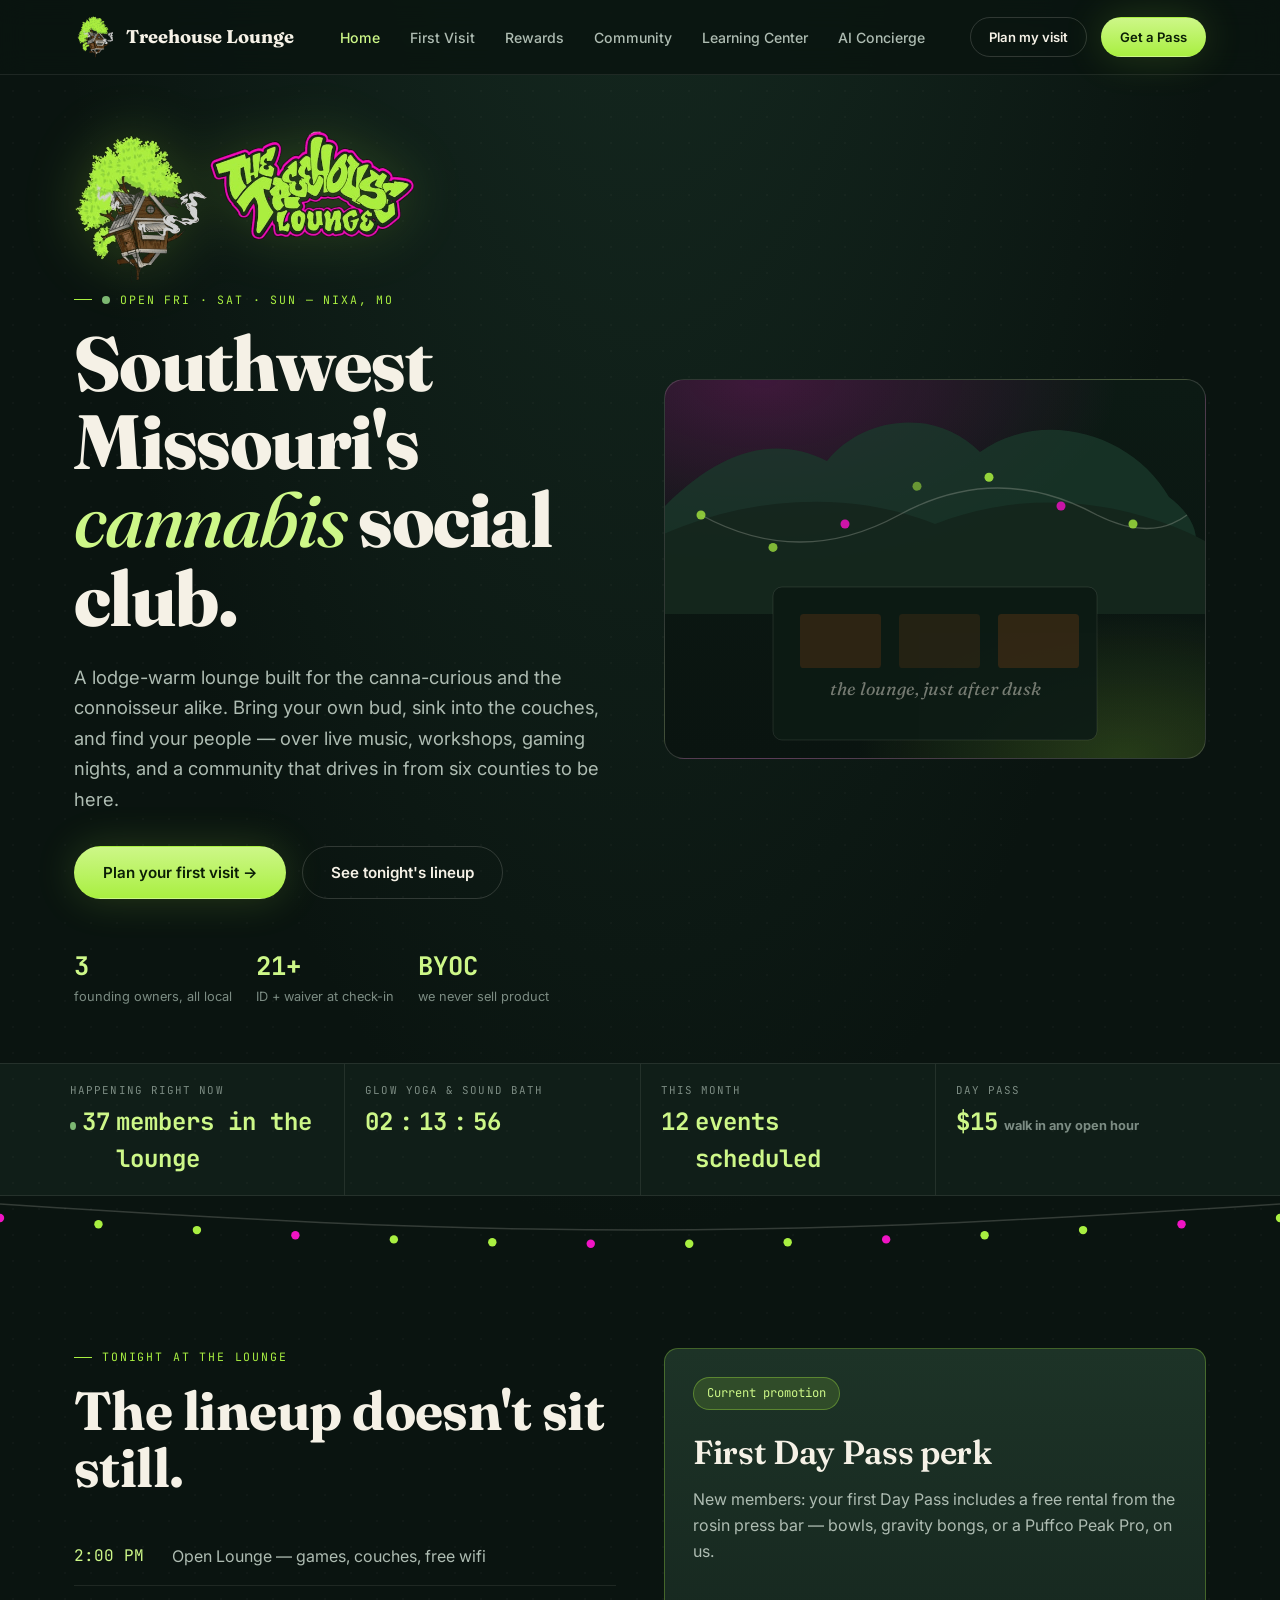
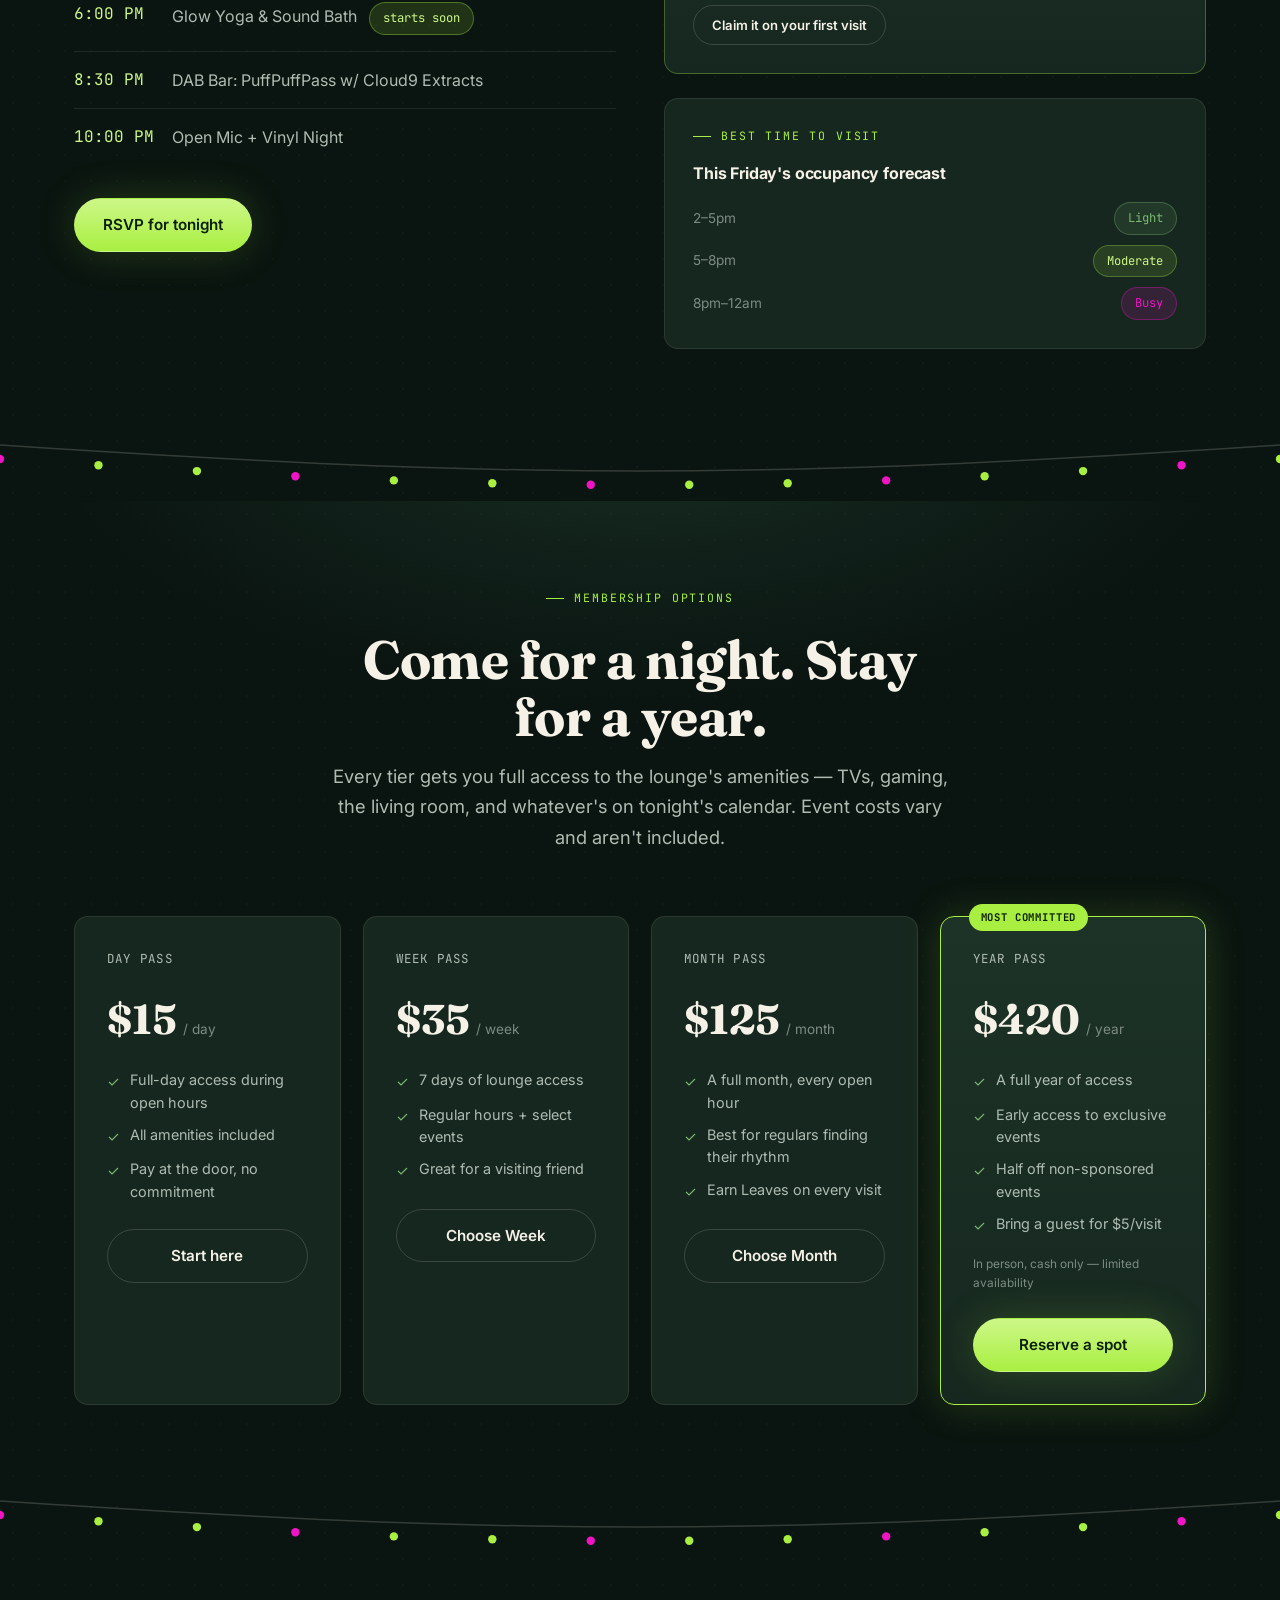
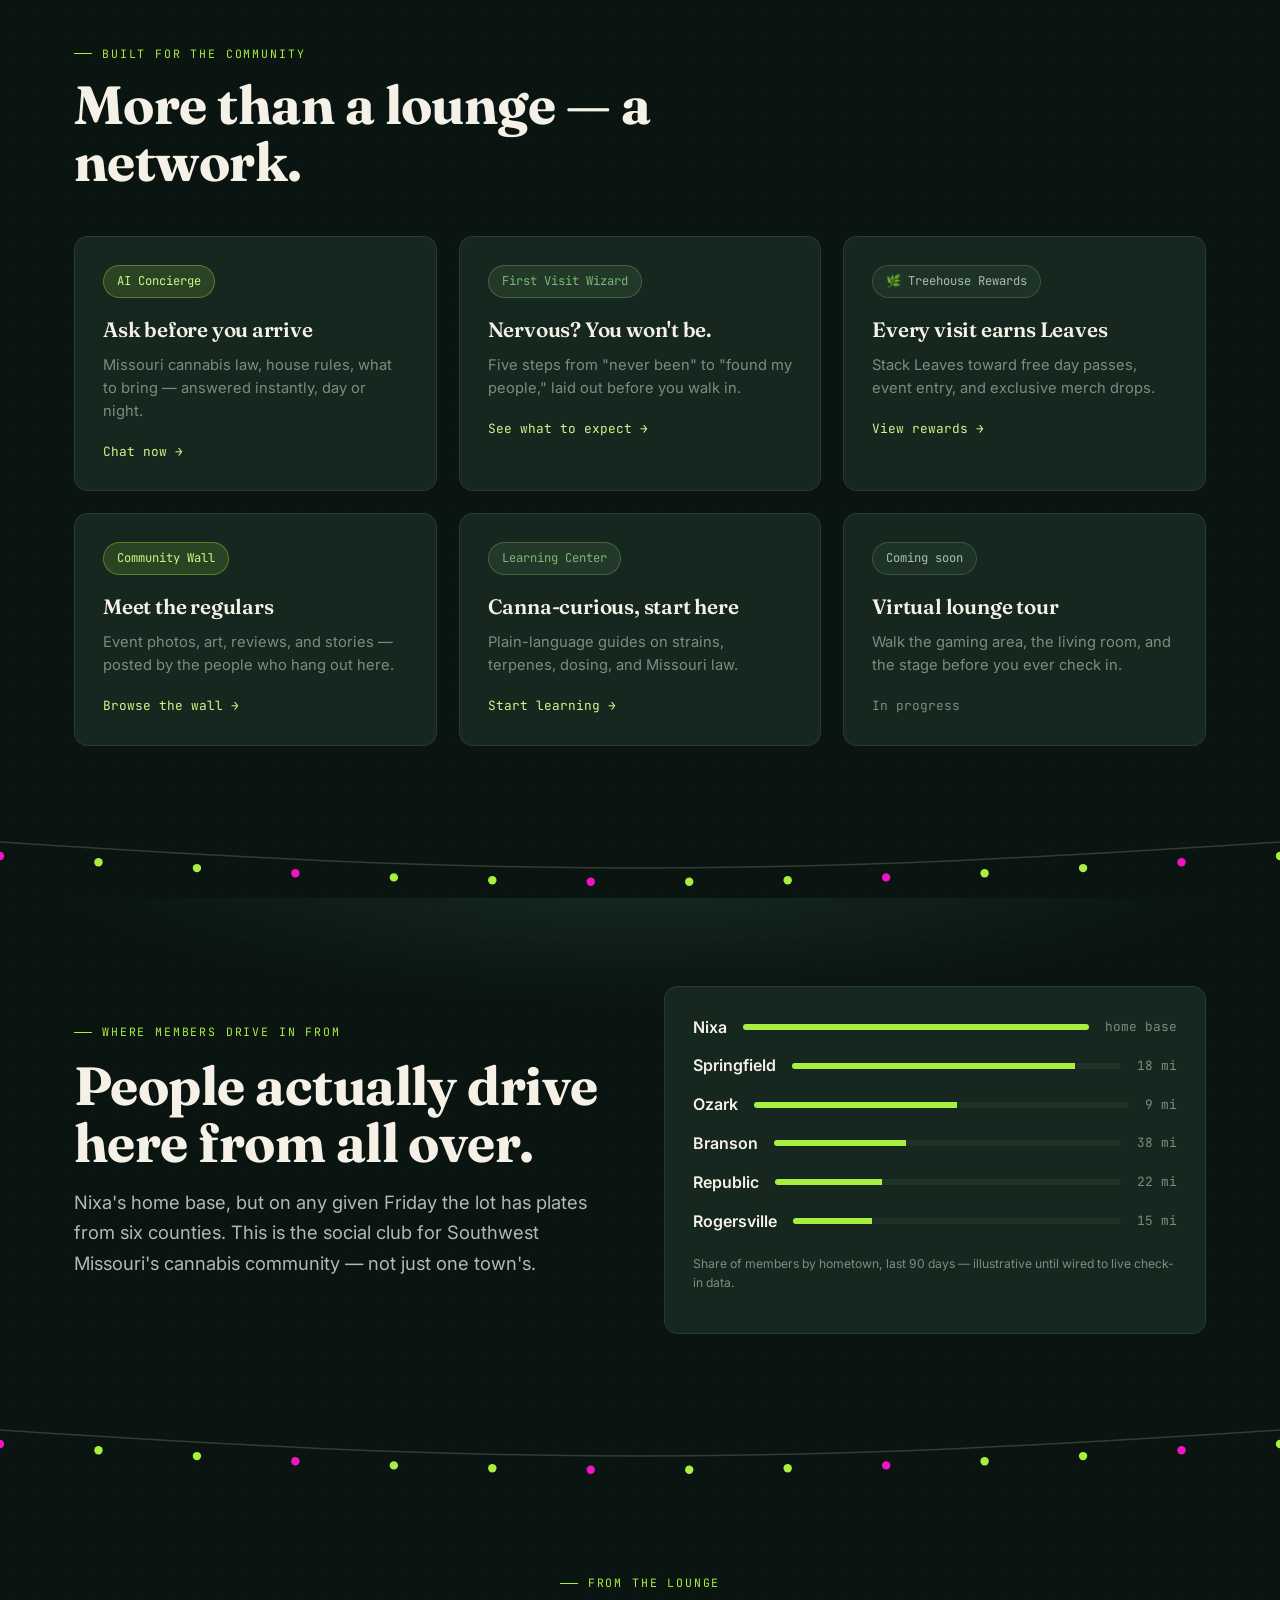
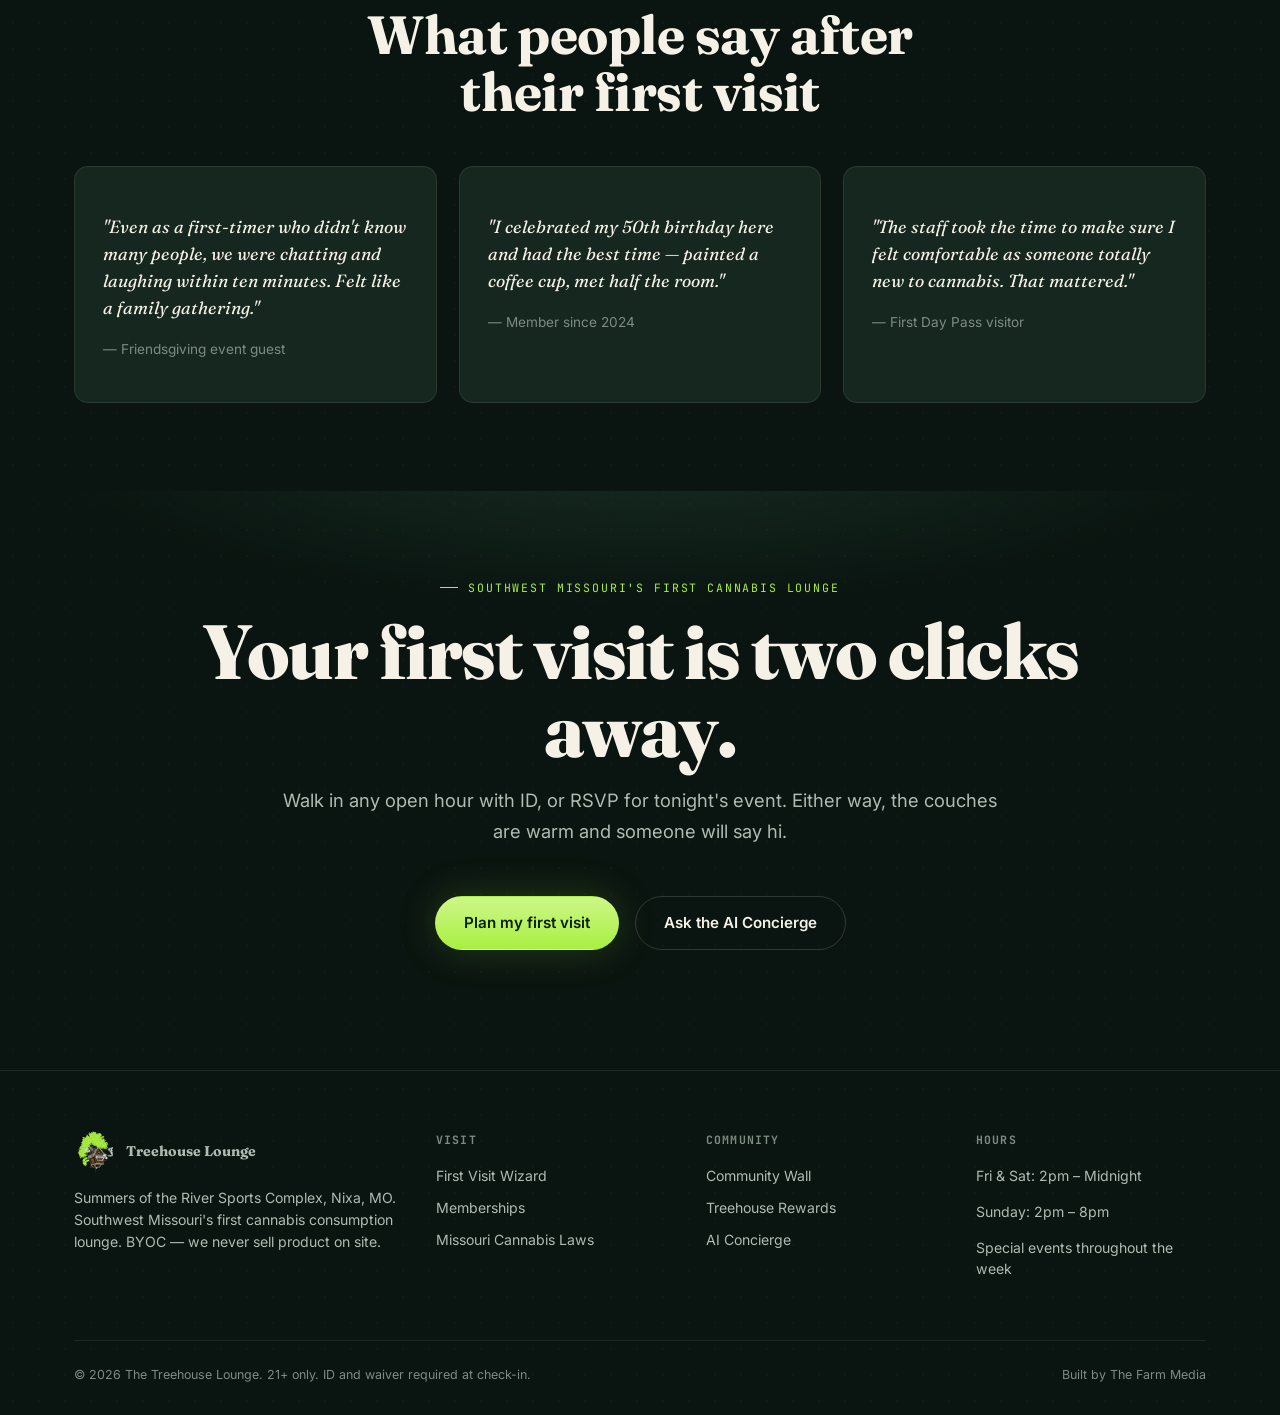
==== commit fed80158: "Add files via upload" ====
--- a/index.html
+++ b/index.html
@@ -55,7 +55,7 @@
   <div class="wrap">
     <div class="grid grid-2" style="align-items:center; gap:48px;">
       <div data-reveal>
-        <img src="logo-full.png" alt="The Treehouse Lounge" style="max-width:340px; width:100%; height:auto; filter:drop-shadow(0 0 28px rgba(240,169,78,.22)); margin-bottom:8px;">
+        <img src="logo-full.png" alt="The Treehouse Lounge" style="max-width:340px; width:100%; height:auto; filter:drop-shadow(0 0 28px rgba(169,239,65,.22)); margin-bottom:8px;">
         <span class="eyebrow"><span class="pulse-dot"></span> Open Fri · Sat · Sun — Nixa, MO</span>
         <h1 class="display-1 mt-16">Southwest Missouri's<br><span class="italic-accent">cannabis</span> social club.</h1>
         <p class="lede mt-24">A lodge-warm lounge built for the canna-curious and the connoisseur alike. Bring your own bud, sink into the couches, and find your people — over live music, workshops, gaming nights, and a community that drives in from six counties to be here.</p>
@@ -80,13 +80,13 @@
           <rect x="370" y="260" width="90" height="60" rx="4" fill="#3a2a16" opacity=".9"/>
           <path d="M40,150 Q150,210 260,150 Q370,90 480,150 Q540,180 580,150" fill="none" stroke="rgba(244,241,232,.25)" stroke-width="1.5"/>
           <g>
-            <circle cx="40" cy="150" r="5" fill="#f0a94e"><animate attributeName="opacity" values="1;.4;1" dur="3.1s" repeatCount="indefinite"/></circle>
-            <circle cx="120" cy="186" r="5" fill="#f0a94e"><animate attributeName="opacity" values=".5;1;.5" dur="2.6s" repeatCount="indefinite"/></circle>
-            <circle cx="200" cy="160" r="5" fill="#e8714a"><animate attributeName="opacity" values="1;.5;1" dur="3.6s" repeatCount="indefinite"/></circle>
-            <circle cx="280" cy="118" r="5" fill="#f0a94e"><animate attributeName="opacity" values=".4;1;.4" dur="2.9s" repeatCount="indefinite"/></circle>
-            <circle cx="360" cy="108" r="5" fill="#f0a94e"><animate attributeName="opacity" values="1;.5;1" dur="3.3s" repeatCount="indefinite"/></circle>
-            <circle cx="440" cy="140" r="5" fill="#e8714a"><animate attributeName="opacity" values=".5;1;.5" dur="2.4s" repeatCount="indefinite"/></circle>
-            <circle cx="520" cy="160" r="5" fill="#f0a94e"><animate attributeName="opacity" values="1;.4;1" dur="3.8s" repeatCount="indefinite"/></circle>
+            <circle cx="40" cy="150" r="5" fill="#a9ef41"><animate attributeName="opacity" values="1;.4;1" dur="3.1s" repeatCount="indefinite"/></circle>
+            <circle cx="120" cy="186" r="5" fill="#a9ef41"><animate attributeName="opacity" values=".5;1;.5" dur="2.6s" repeatCount="indefinite"/></circle>
+            <circle cx="200" cy="160" r="5" fill="#f014c4"><animate attributeName="opacity" values="1;.5;1" dur="3.6s" repeatCount="indefinite"/></circle>
+            <circle cx="280" cy="118" r="5" fill="#a9ef41"><animate attributeName="opacity" values=".4;1;.4" dur="2.9s" repeatCount="indefinite"/></circle>
+            <circle cx="360" cy="108" r="5" fill="#a9ef41"><animate attributeName="opacity" values="1;.5;1" dur="3.3s" repeatCount="indefinite"/></circle>
+            <circle cx="440" cy="140" r="5" fill="#f014c4"><animate attributeName="opacity" values=".5;1;.5" dur="2.4s" repeatCount="indefinite"/></circle>
+            <circle cx="520" cy="160" r="5" fill="#a9ef41"><animate attributeName="opacity" values="1;.4;1" dur="3.8s" repeatCount="indefinite"/></circle>
           </g>
           <text x="300" y="350" text-anchor="middle" font-family="Fraunces, serif" font-size="20" fill="rgba(245,241,230,.5)" font-style="italic">the lounge, just after dusk</text>
         </svg>
@@ -137,7 +137,7 @@
     </div>
 
     <div data-reveal>
-      <div class="card" style="background:linear-gradient(180deg,var(--surface-3),var(--surface-2)); border-color:rgba(240,169,78,.3);">
+      <div class="card" style="background:linear-gradient(180deg,var(--surface-3),var(--surface-2)); border-color:rgba(169,239,65,.3);">
         <span class="pill pill-amber">Current promotion</span>
         <h3 class="display-3 mt-16">First Day Pass perk</h3>
         <p class="lede mt-8" style="font-size:1rem;">New members: your first Day Pass includes a free rental from the rosin press bar — bowls, gravity bongs, or a Puffco Peak Pro, on us.</p>
@@ -149,8 +149,8 @@
         <h4 class="mt-16" style="font-family:var(--f-body); font-weight:700; font-size:1rem;">This Friday's occupancy forecast</h4>
         <div class="mt-16" style="display:flex; flex-direction:column; gap:10px;">
           <div class="flex justify-between items-center"><span class="muted" style="font-size:.85rem;">2–5pm</span><span class="pill pill-leaf">Light</span></div>
-          <div class="flex justify-between items-center"><span class="muted" style="font-size:.85rem;">5–8pm</span><span class="pill" style="background:rgba(240,169,78,.12); border-color:rgba(240,169,78,.3); color:var(--amber-soft);">Moderate</span></div>
-          <div class="flex justify-between items-center"><span class="muted" style="font-size:.85rem;">8pm–12am</span><span class="pill" style="background:rgba(232,113,74,.14); border-color:rgba(232,113,74,.35); color:var(--ember);">Busy</span></div>
+          <div class="flex justify-between items-center"><span class="muted" style="font-size:.85rem;">5–8pm</span><span class="pill" style="background:rgba(169,239,65,.12); border-color:rgba(169,239,65,.3); color:var(--amber-soft);">Moderate</span></div>
+          <div class="flex justify-between items-center"><span class="muted" style="font-size:.85rem;">8pm–12am</span><span class="pill" style="background:rgba(240,20,196,.14); border-color:rgba(240,20,196,.35); color:var(--ember);">Busy</span></div>
         </div>
       </div>
     </div>
--- a/styles.css
+++ b/styles.css
@@ -15,10 +15,10 @@
   --pine:#234435;
   --line:rgba(244,241,232,.09);
   --line-strong:rgba(244,241,232,.16);
-  --amber:#f0a94e;
-  --amber-soft:#f7c98a;
-  --amber-dim:rgba(240,169,78,.14);
-  --ember:#e8714a;
+  --amber:#a9ef41;
+  --amber-soft:#cdf788;
+  --amber-dim:rgba(169,239,65,.14);
+  --ember:#f014c4;
   --leaf:#7cb872;
   --sage:#aebcb2;
   --sage-dim:#7c8c83;
@@ -31,7 +31,7 @@
 
   --radius:14px;
   --radius-sm:8px;
-  --shadow-glow:0 0 40px rgba(240,169,78,.18);
+  --shadow-glow:0 0 40px rgba(169,239,65,.18);
 }
 
 *{box-sizing:border-box;}
@@ -94,8 +94,8 @@
   border:1px solid transparent; transition:transform .2s ease, box-shadow .2s ease, background .2s ease, border-color .2s ease;
   white-space:nowrap;
 }
-.btn-primary{ background:linear-gradient(180deg,var(--amber-soft),var(--amber)); color:#23150a; box-shadow:var(--shadow-glow);}
-.btn-primary:hover{transform:translateY(-2px); box-shadow:0 0 50px rgba(240,169,78,.3);}
+.btn-primary{ background:linear-gradient(180deg,var(--amber-soft),var(--amber)); color:#0b1f06; box-shadow:var(--shadow-glow);}
+.btn-primary:hover{transform:translateY(-2px); box-shadow:0 0 50px rgba(169,239,65,.3);}
 .btn-ghost{background:transparent; color:var(--pale); border-color:var(--line-strong);}
 .btn-ghost:hover{border-color:var(--amber); color:var(--amber-soft);}
 .btn-sm{padding:9px 18px; font-size:.82rem;}
@@ -139,8 +139,8 @@
 .bulb:nth-child(3n){animation-delay:1.3s;}
 .bulb:nth-child(5n){animation-delay:2s;}
 @keyframes flicker{
-  0%,100%{opacity:1; filter:drop-shadow(0 0 6px rgba(240,169,78,.9));}
-  50%{opacity:.55; filter:drop-shadow(0 0 2px rgba(240,169,78,.5));}
+  0%,100%{opacity:1; filter:drop-shadow(0 0 6px rgba(169,239,65,.9));}
+  50%{opacity:.55; filter:drop-shadow(0 0 2px rgba(169,239,65,.5));}
 }
 
 /* ---------- live ticker strip ---------- */
@@ -187,7 +187,7 @@
   padding:32px; display:flex; flex-direction:column; gap:18px; position:relative;
 }
 .tier-card.featured{border-color:var(--amber); box-shadow:var(--shadow-glow); background:linear-gradient(180deg,var(--surface-3),var(--surface-2));}
-.tier-badge{position:absolute; top:-13px; left:28px; background:var(--amber); color:#23150a; font-family:var(--f-mono); font-size:.66rem; font-weight:700; letter-spacing:.08em; text-transform:uppercase; padding:5px 12px; border-radius:999px;}
+.tier-badge{position:absolute; top:-13px; left:28px; background:var(--amber); color:#0b1f06; font-family:var(--f-mono); font-size:.66rem; font-weight:700; letter-spacing:.08em; text-transform:uppercase; padding:5px 12px; border-radius:999px;}
 .tier-name{font-family:var(--f-mono); text-transform:uppercase; letter-spacing:.1em; font-size:.78rem; color:var(--sage);}
 .tier-price{display:flex; align-items:baseline; gap:6px;}
 .tier-price .amt{font-family:var(--f-display); font-size:2.6rem; font-weight:700; color:var(--pale);}
@@ -204,7 +204,7 @@
 
 /* ---------- badges / pills ---------- */
 .pill{display:inline-flex; align-items:center; gap:6px; padding:6px 13px; border-radius:999px; background:var(--surface-3); border:1px solid var(--line-strong); font-size:.76rem; color:var(--sage); font-family:var(--f-mono);}
-.pill-amber{background:var(--amber-dim); border-color:rgba(240,169,78,.35); color:var(--amber-soft);}
+.pill-amber{background:var(--amber-dim); border-color:rgba(169,239,65,.35); color:var(--amber-soft);}
 .pill-leaf{background:rgba(124,184,114,.12); border-color:rgba(124,184,114,.35); color:var(--leaf);}
 
 /* ---------- footer ---------- */
@@ -231,8 +231,8 @@
 .scene{
   position:relative; border-radius:20px; overflow:hidden; border:1px solid var(--line-strong);
   background:
-    radial-gradient(120% 90% at 18% 0%, rgba(232,113,74,.22), transparent 55%),
-    radial-gradient(90% 70% at 85% 100%, rgba(240,169,78,.18), transparent 55%),
+    radial-gradient(120% 90% at 18% 0%, rgba(240,20,196,.22), transparent 55%),
+    radial-gradient(90% 70% at 85% 100%, rgba(169,239,65,.18), transparent 55%),
     linear-gradient(180deg,#0c1a14 0%, #0a1410 100%);
   min-height:380px;
 }
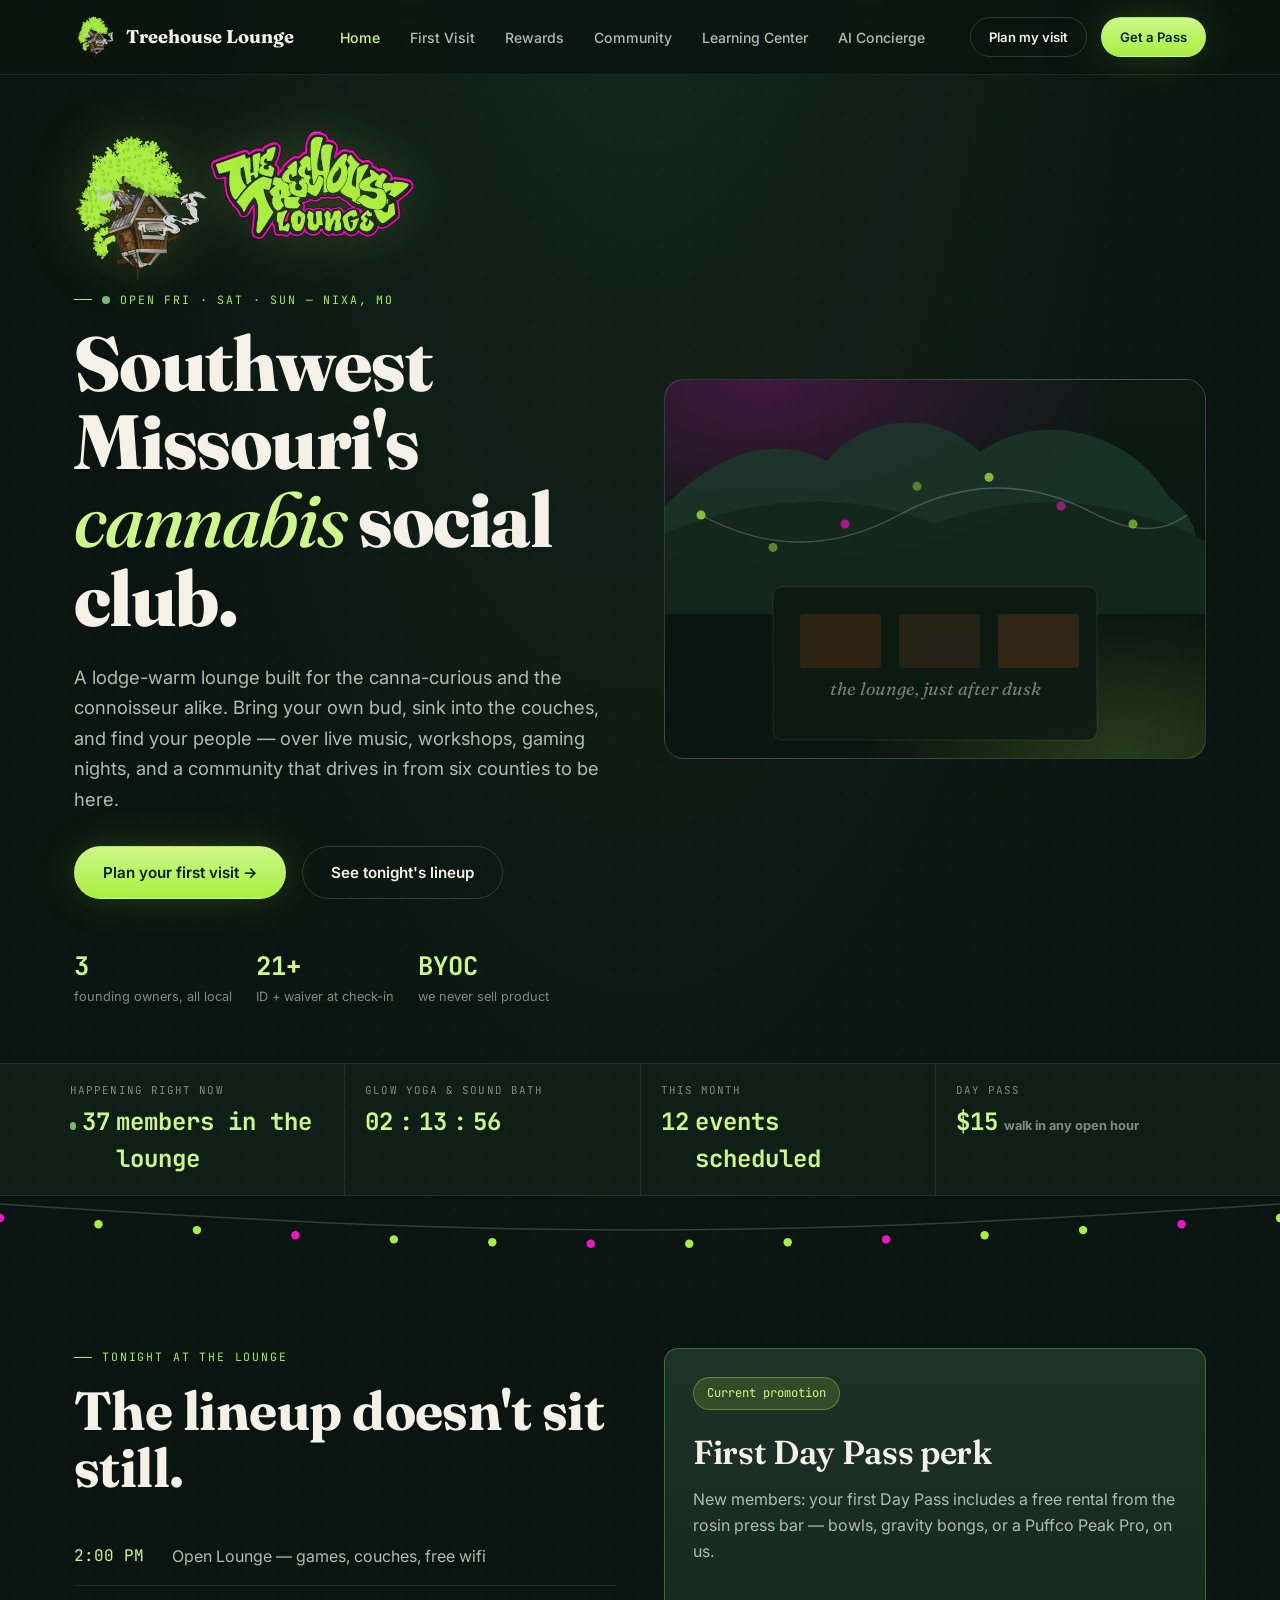
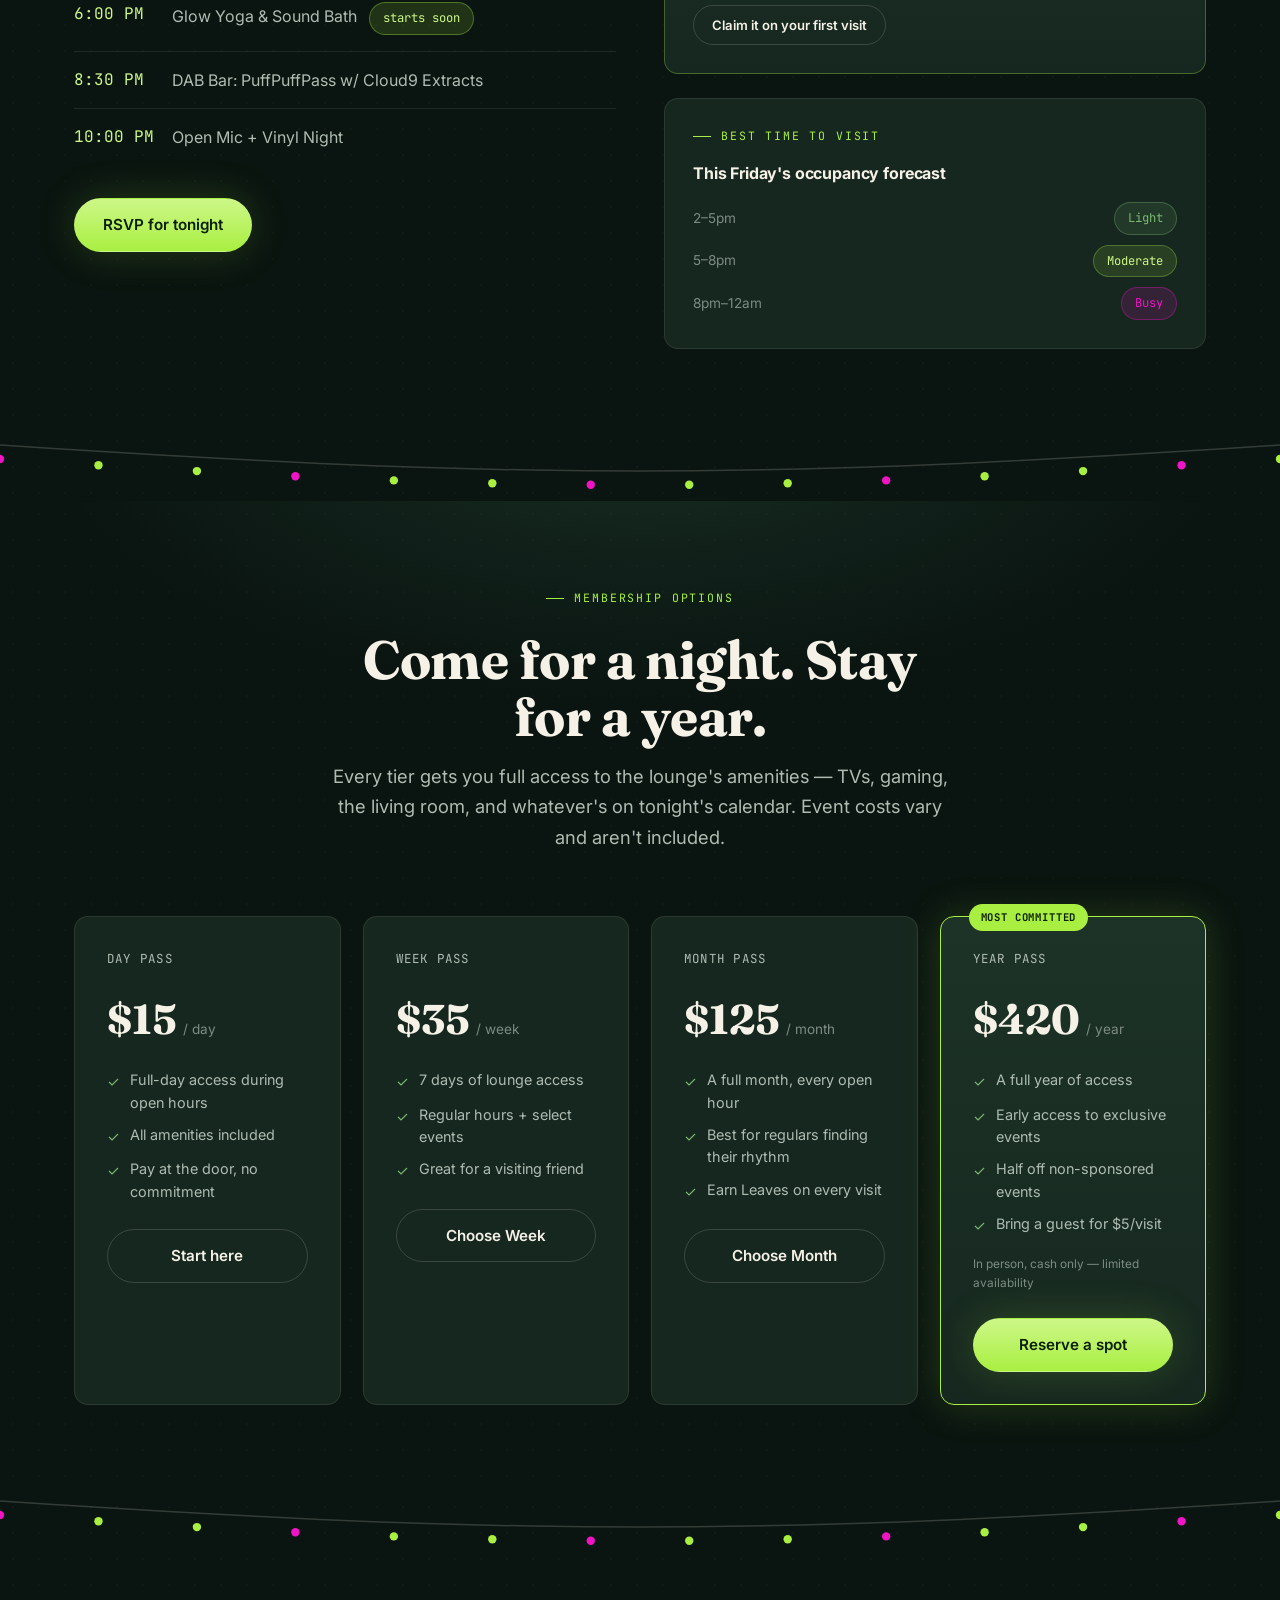
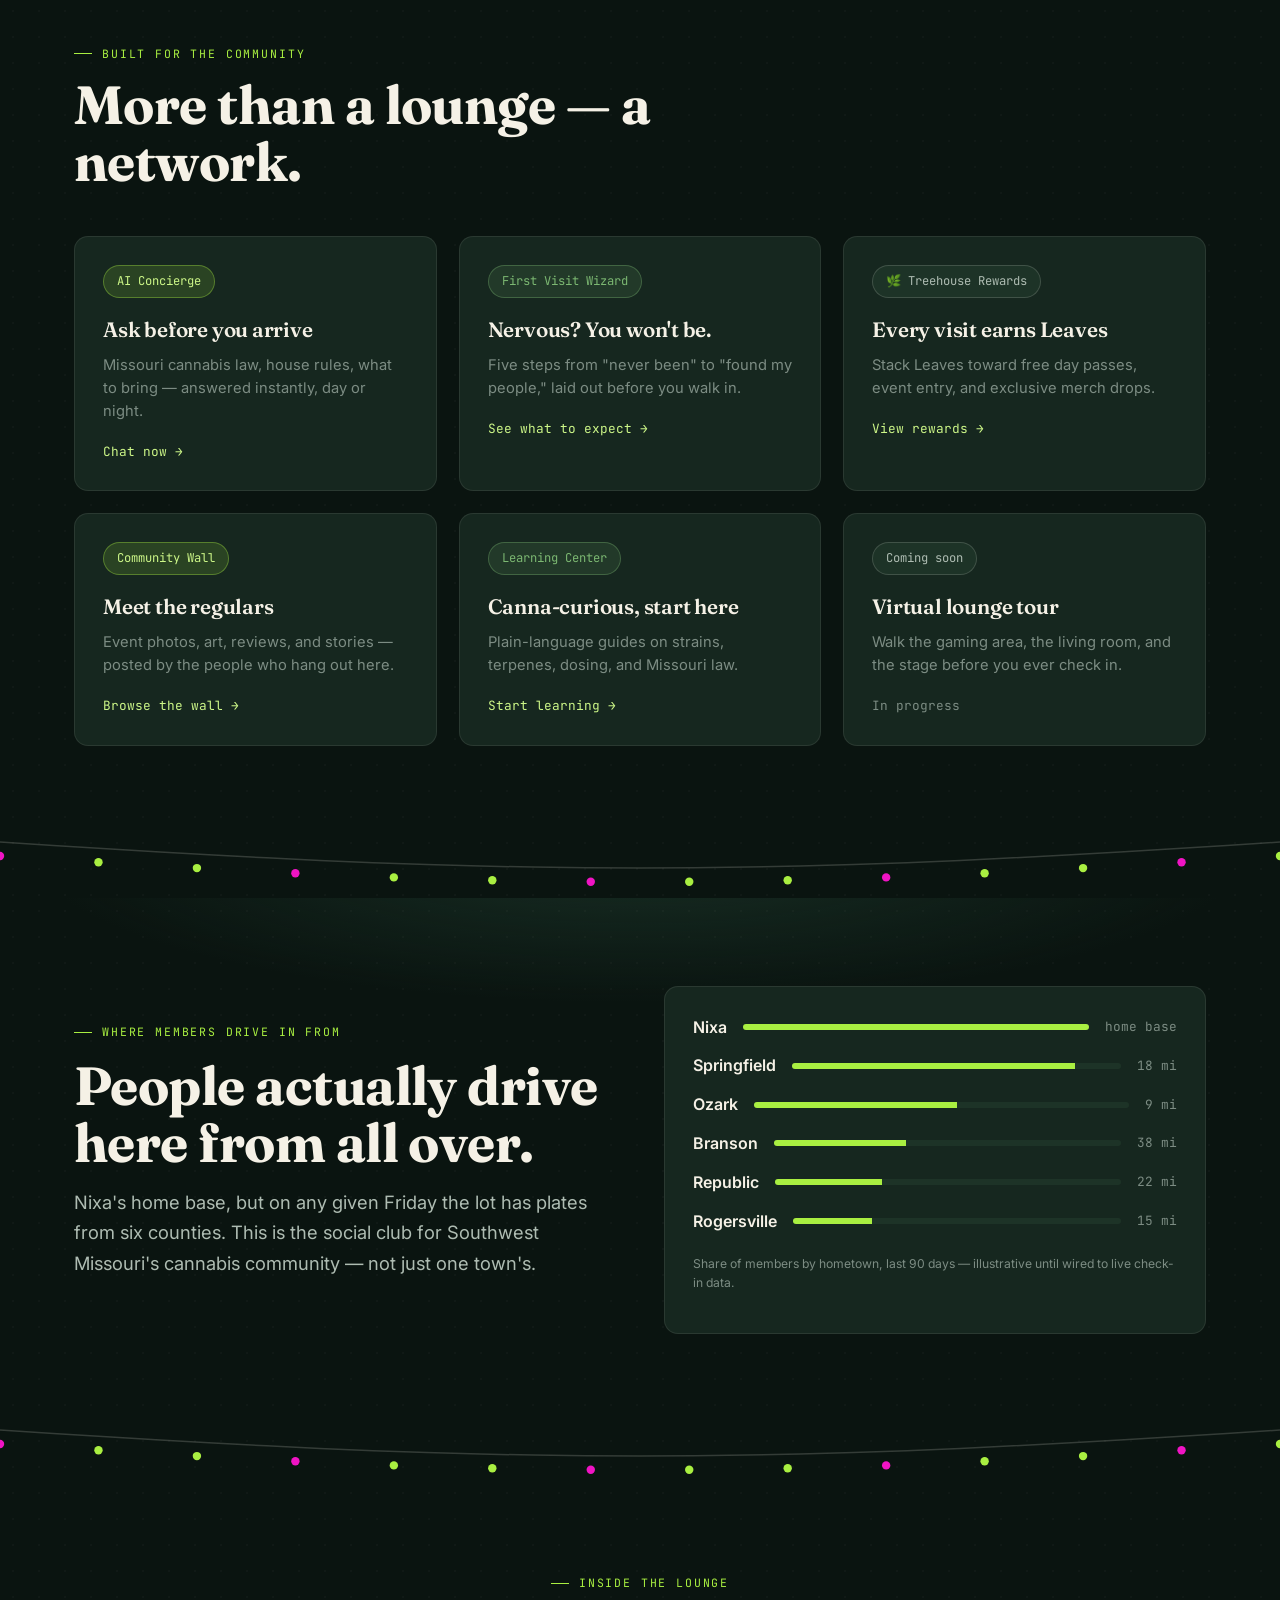
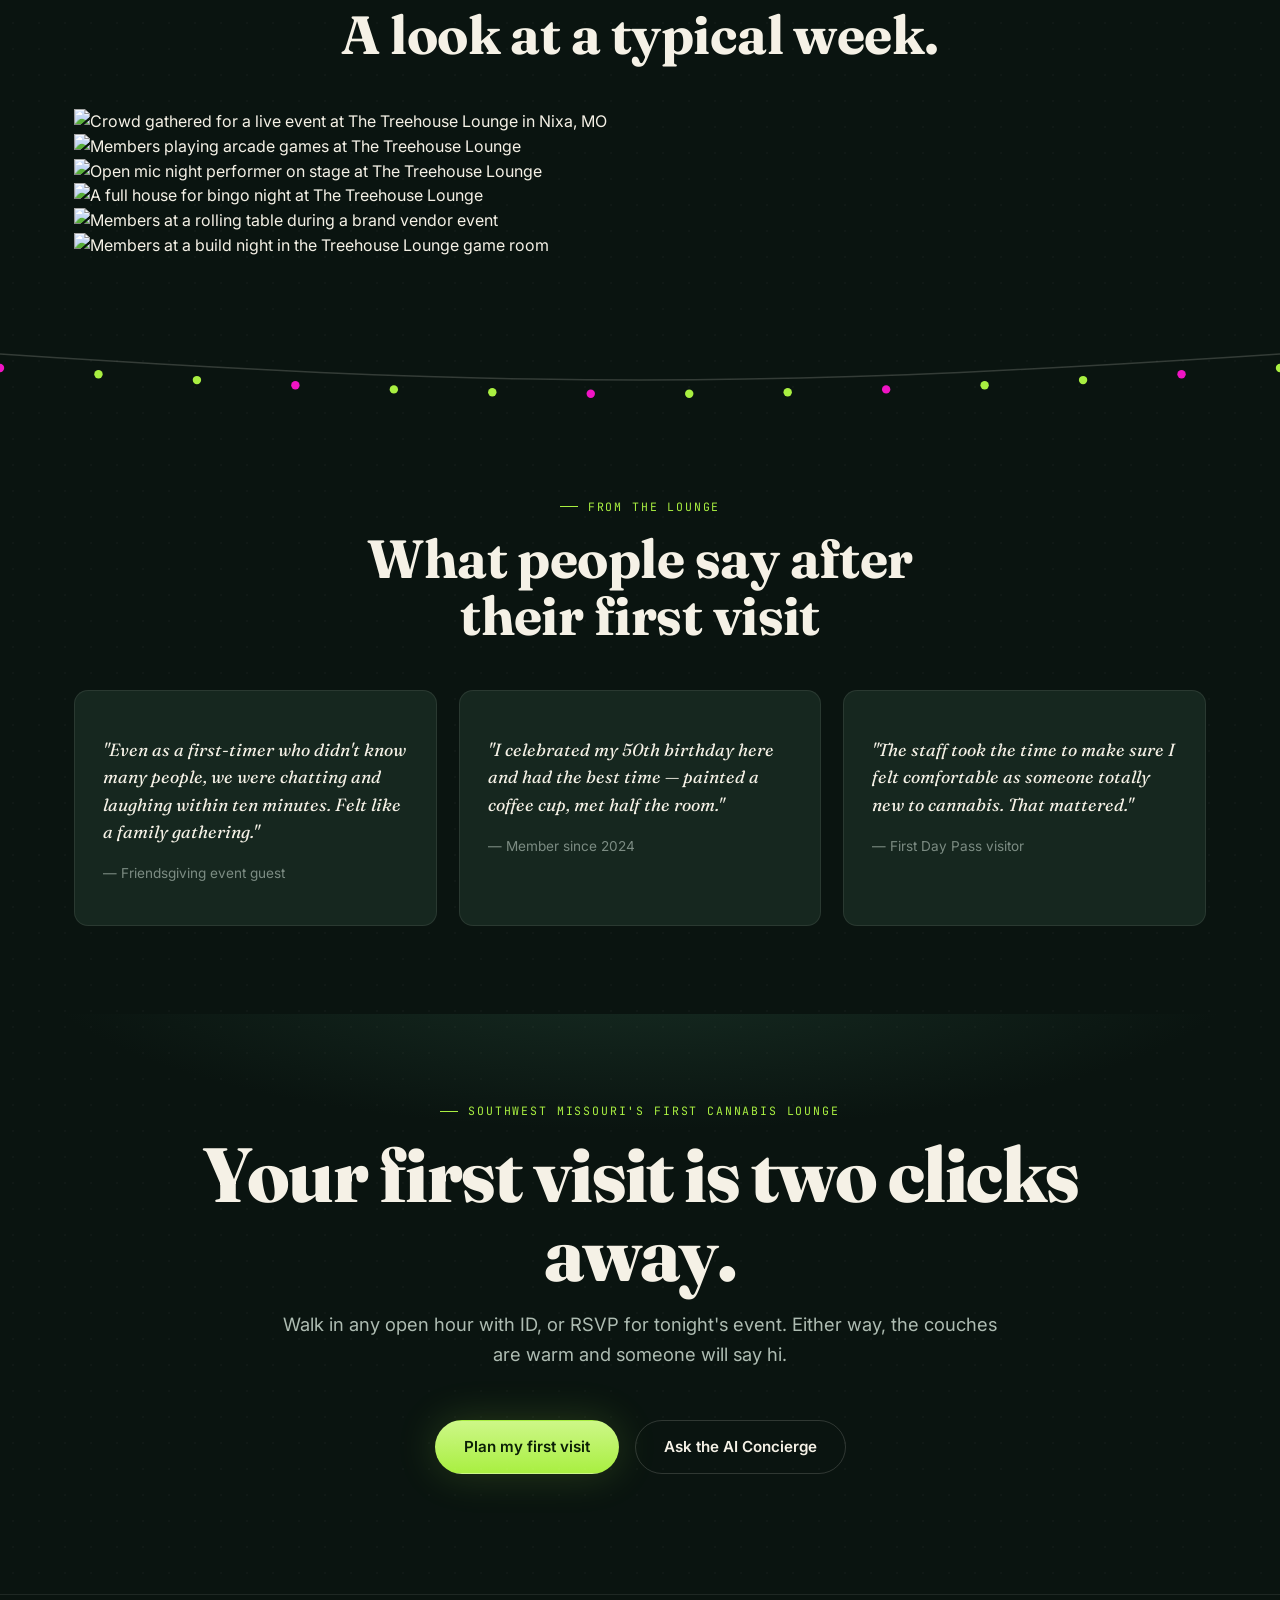
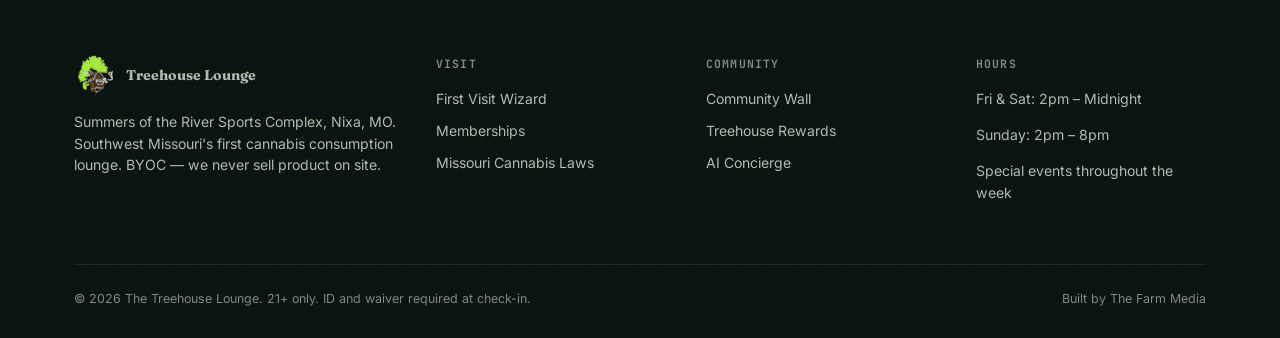
==== commit 2516298e: "Add files via upload" ====
--- a/index.html
+++ b/index.html
@@ -296,6 +296,38 @@
 
 <div class="string-lights" aria-hidden="true"></div>
 
+<!-- ============ PHOTO GALLERY ============ -->
+<section>
+  <div class="wrap">
+    <div class="section-head text-center" style="margin:0 auto 46px;">
+      <span class="eyebrow" style="justify-content:center;">Inside the lounge</span>
+      <h2 class="display-2 mt-16">A look at a typical week.</h2>
+    </div>
+    <div class="photo-grid" data-reveal>
+      <a href="treehouse-lounge-live-event-crowd-nixa-mo.jpg" class="wide tall" target="_blank" rel="noopener">
+        <img src="treehouse-lounge-live-event-crowd-nixa-mo.jpg" alt="Crowd gathered for a live event at The Treehouse Lounge in Nixa, MO" loading="lazy">
+      </a>
+      <a href="treehouse-lounge-arcade-game-night-nixa-mo.jpg" target="_blank" rel="noopener">
+        <img src="treehouse-lounge-arcade-game-night-nixa-mo.jpg" alt="Members playing arcade games at The Treehouse Lounge" loading="lazy">
+      </a>
+      <a href="treehouse-lounge-open-mic-night-nixa-mo.jpg" target="_blank" rel="noopener">
+        <img src="treehouse-lounge-open-mic-night-nixa-mo.jpg" alt="Open mic night performer on stage at The Treehouse Lounge" loading="lazy">
+      </a>
+      <a href="treehouse-lounge-bingo-night-full-house.jpg" class="wide" target="_blank" rel="noopener">
+        <img src="treehouse-lounge-bingo-night-full-house.jpg" alt="A full house for bingo night at The Treehouse Lounge" loading="lazy">
+      </a>
+      <a href="treehouse-lounge-rolling-table-vendor-event.jpg" target="_blank" rel="noopener">
+        <img src="treehouse-lounge-rolling-table-vendor-event.jpg" alt="Members at a rolling table during a brand vendor event" loading="lazy">
+      </a>
+      <a href="treehouse-lounge-build-night-game-room.jpg" target="_blank" rel="noopener">
+        <img src="treehouse-lounge-build-night-game-room.jpg" alt="Members at a build night in the Treehouse Lounge game room" loading="lazy">
+      </a>
+    </div>
+  </div>
+</section>
+
+<div class="string-lights" aria-hidden="true"></div>
+
 <!-- ============ SOCIAL PROOF ============ -->
 <section>
   <div class="wrap">
